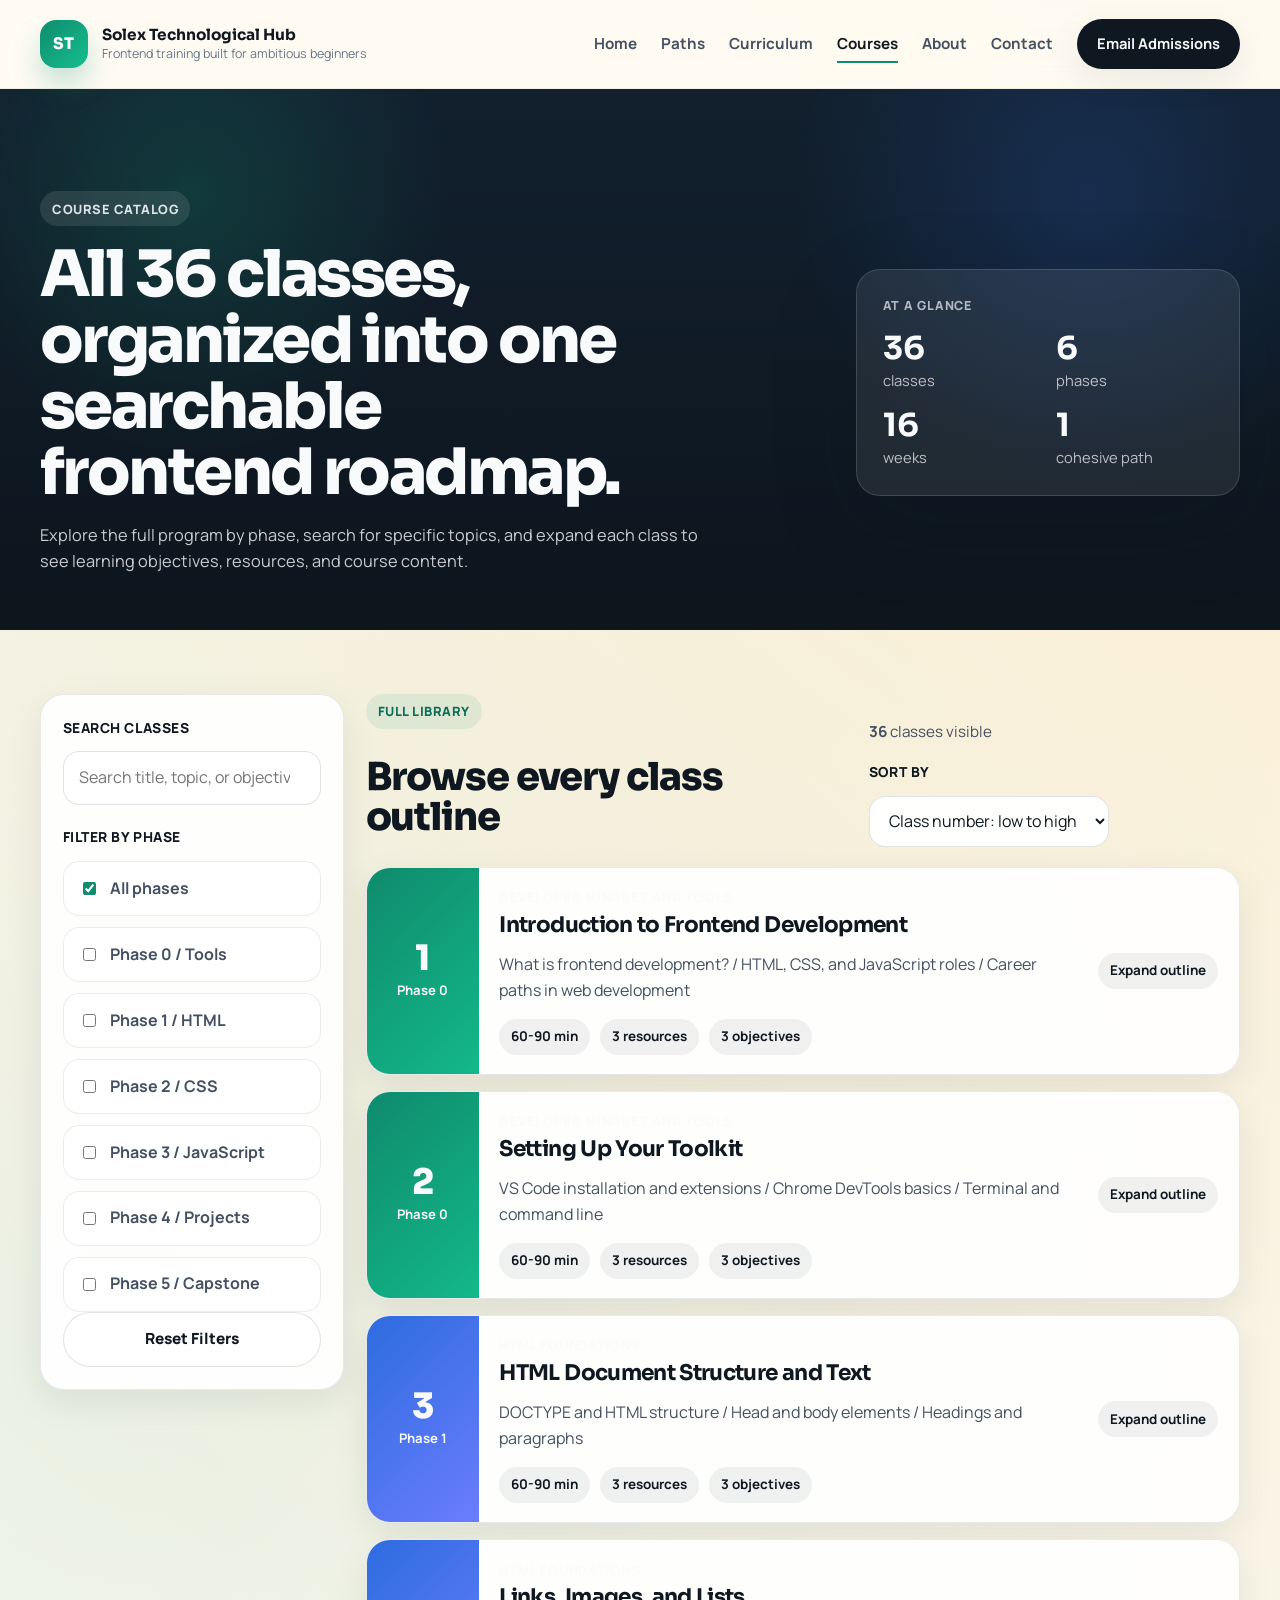
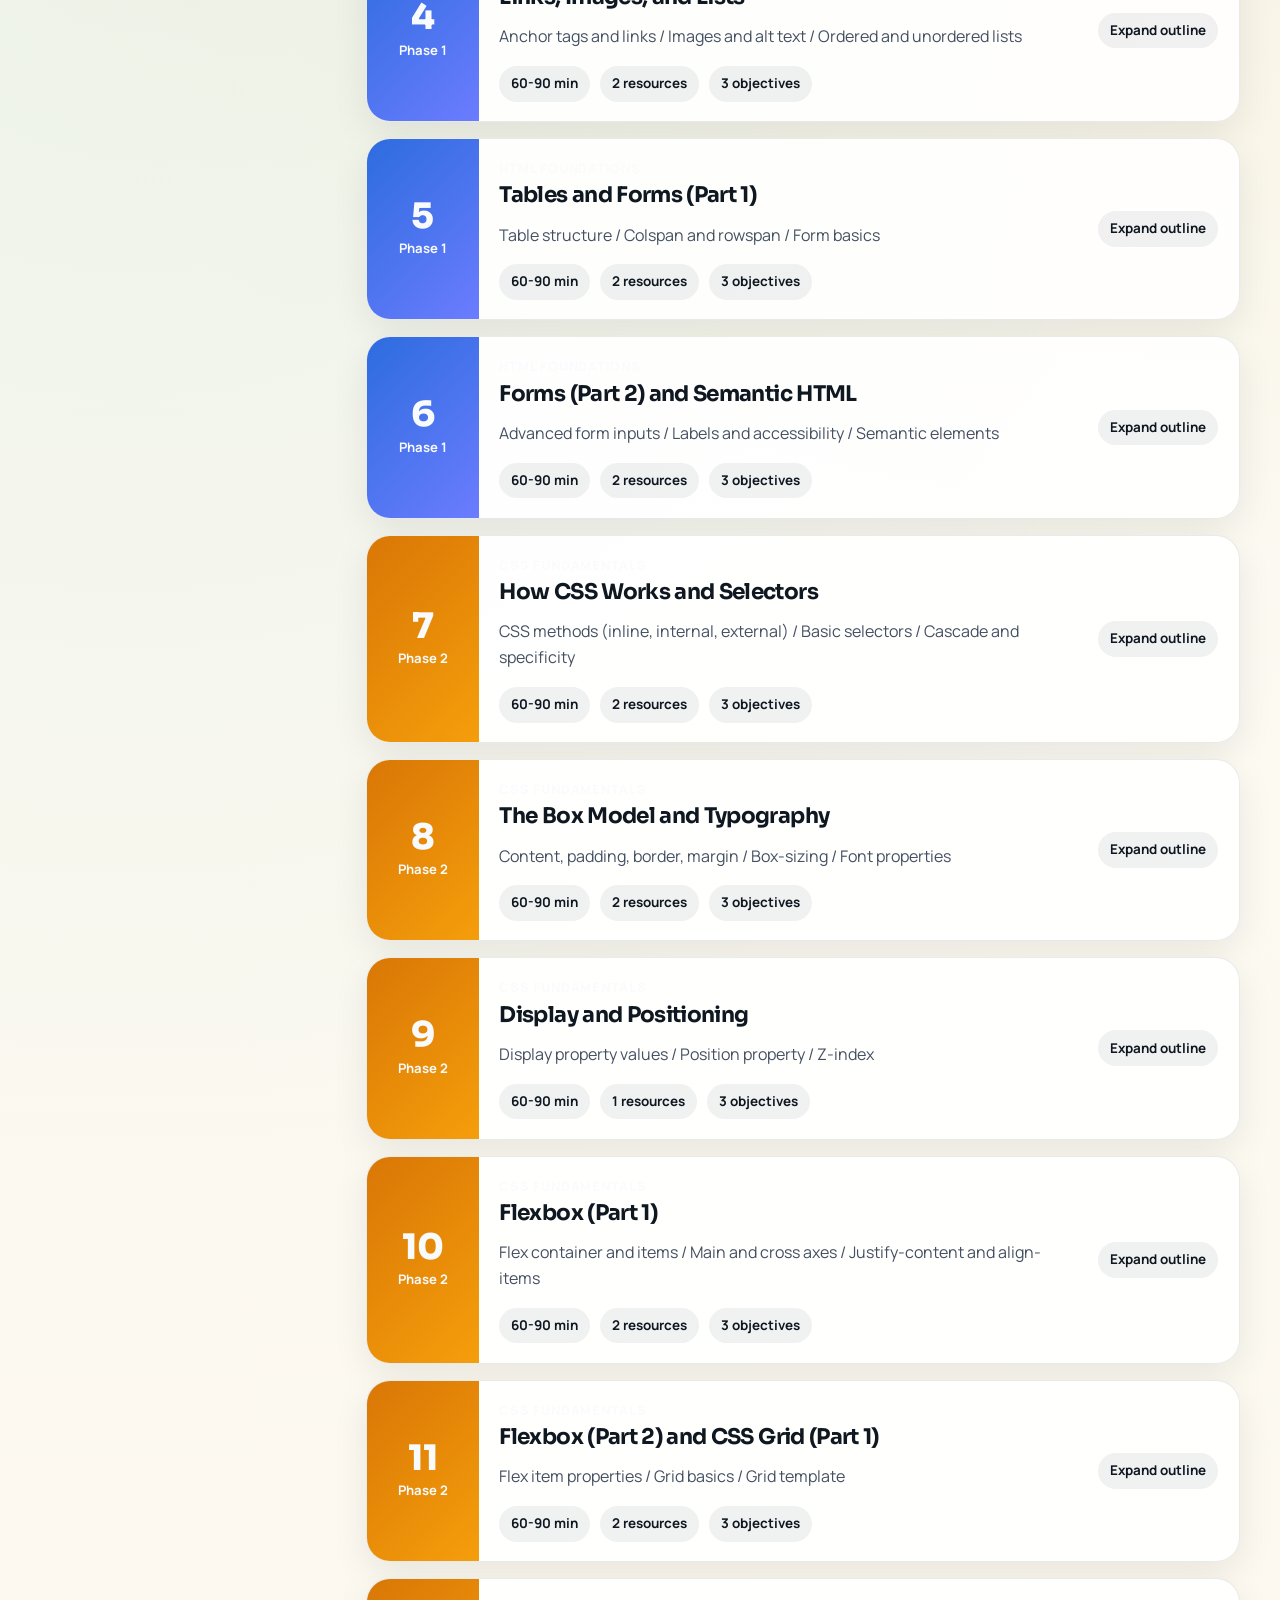
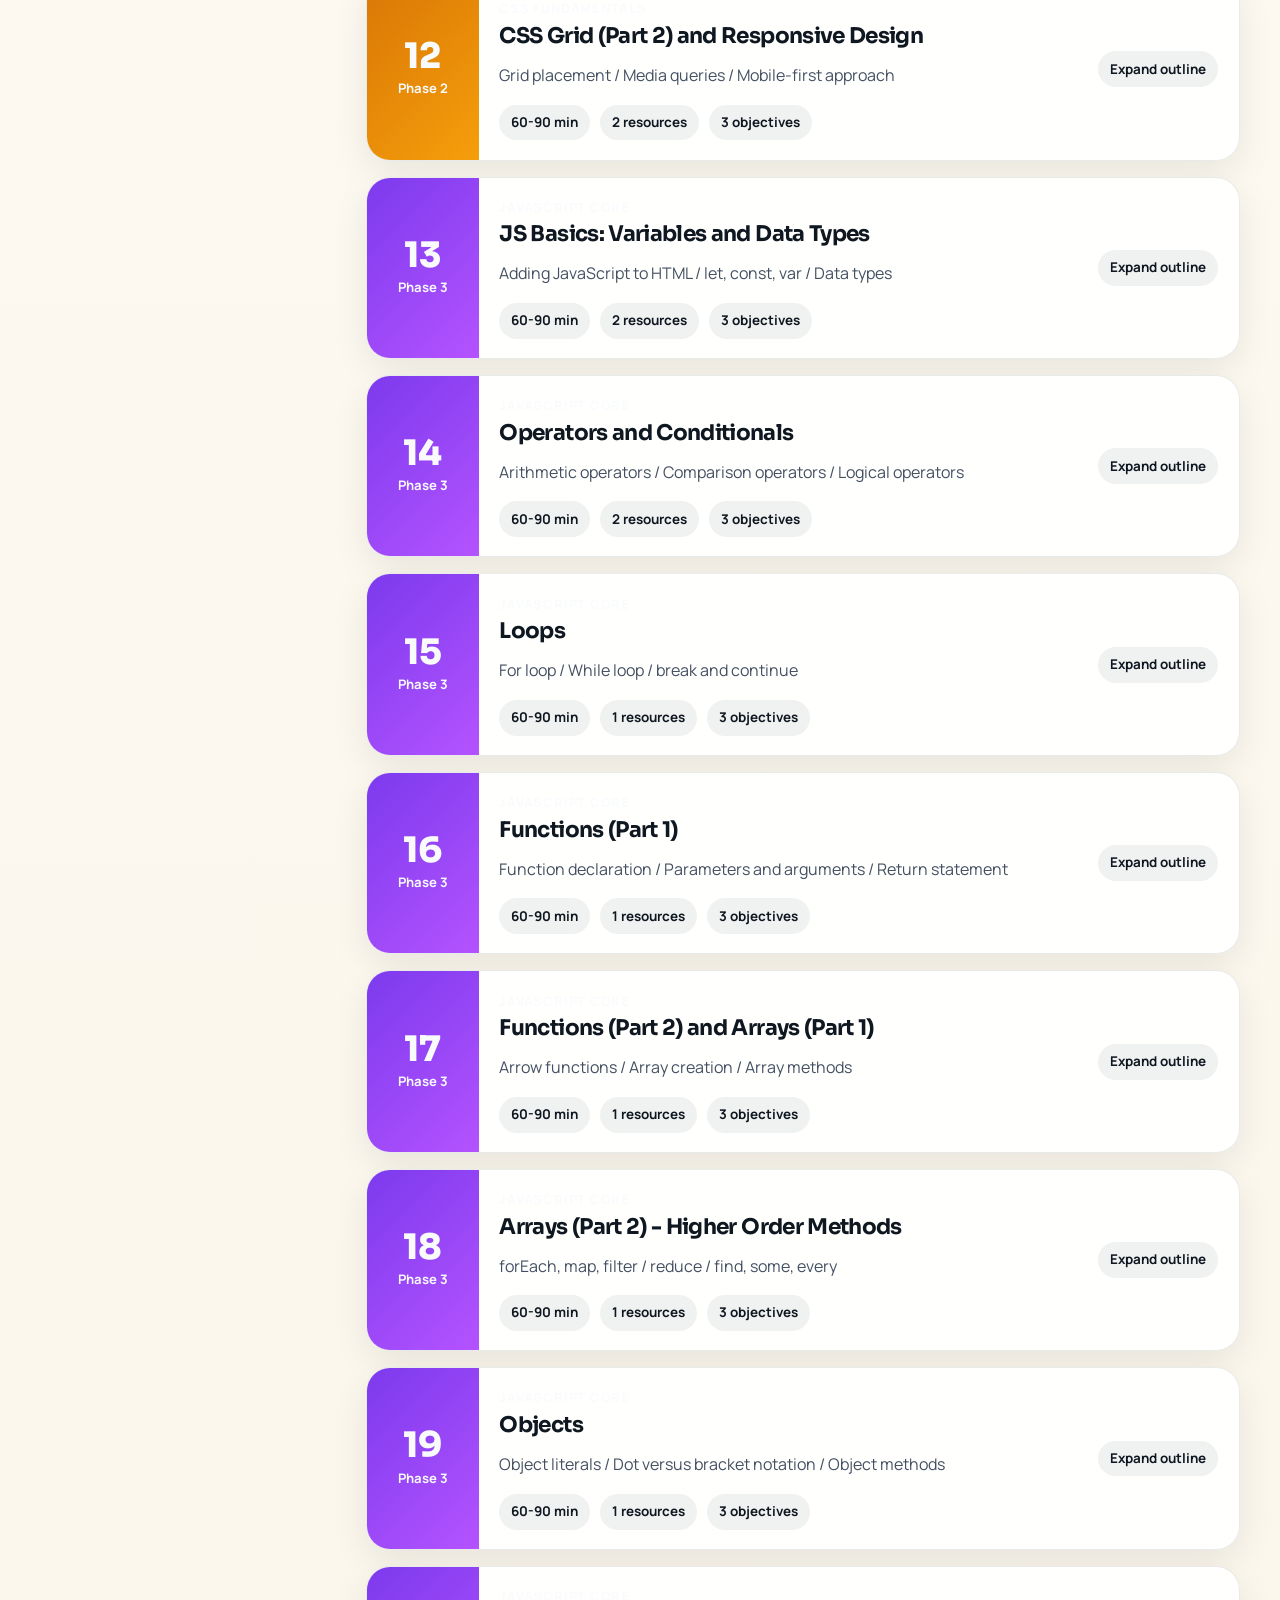
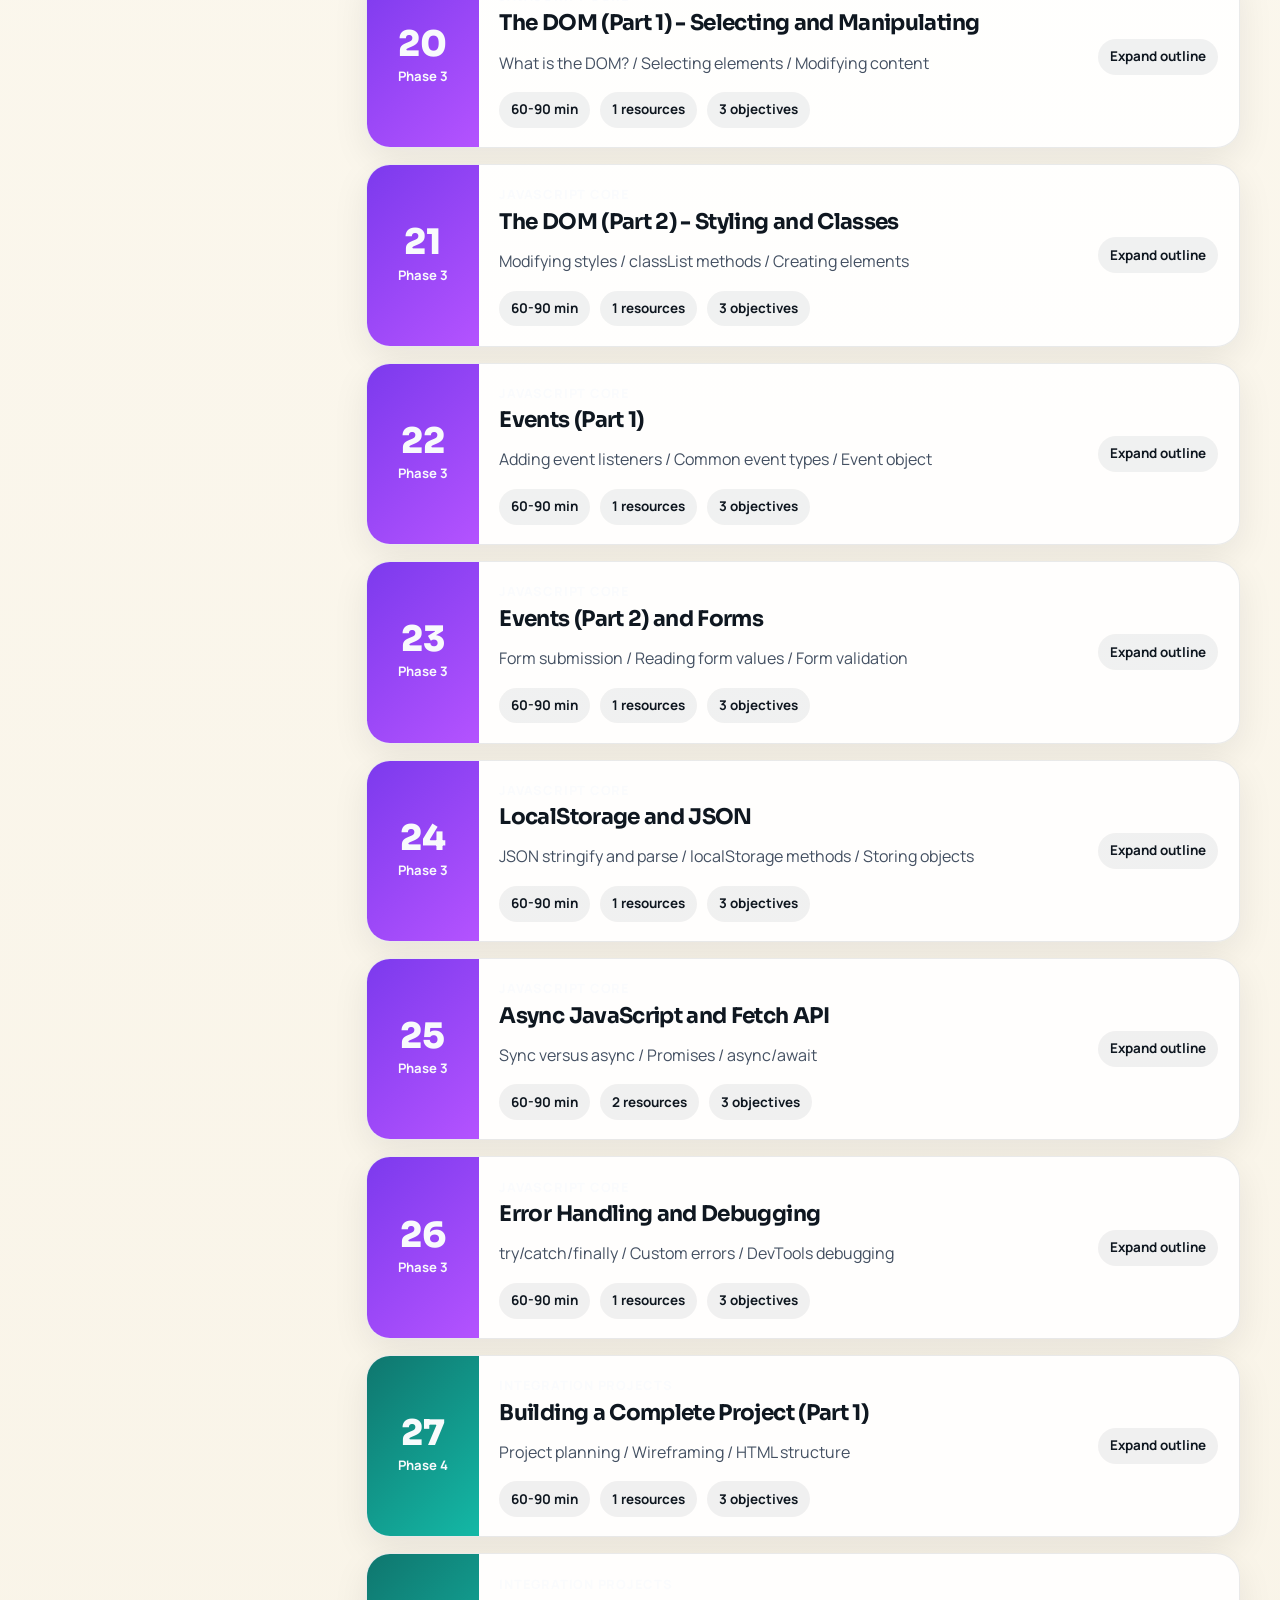
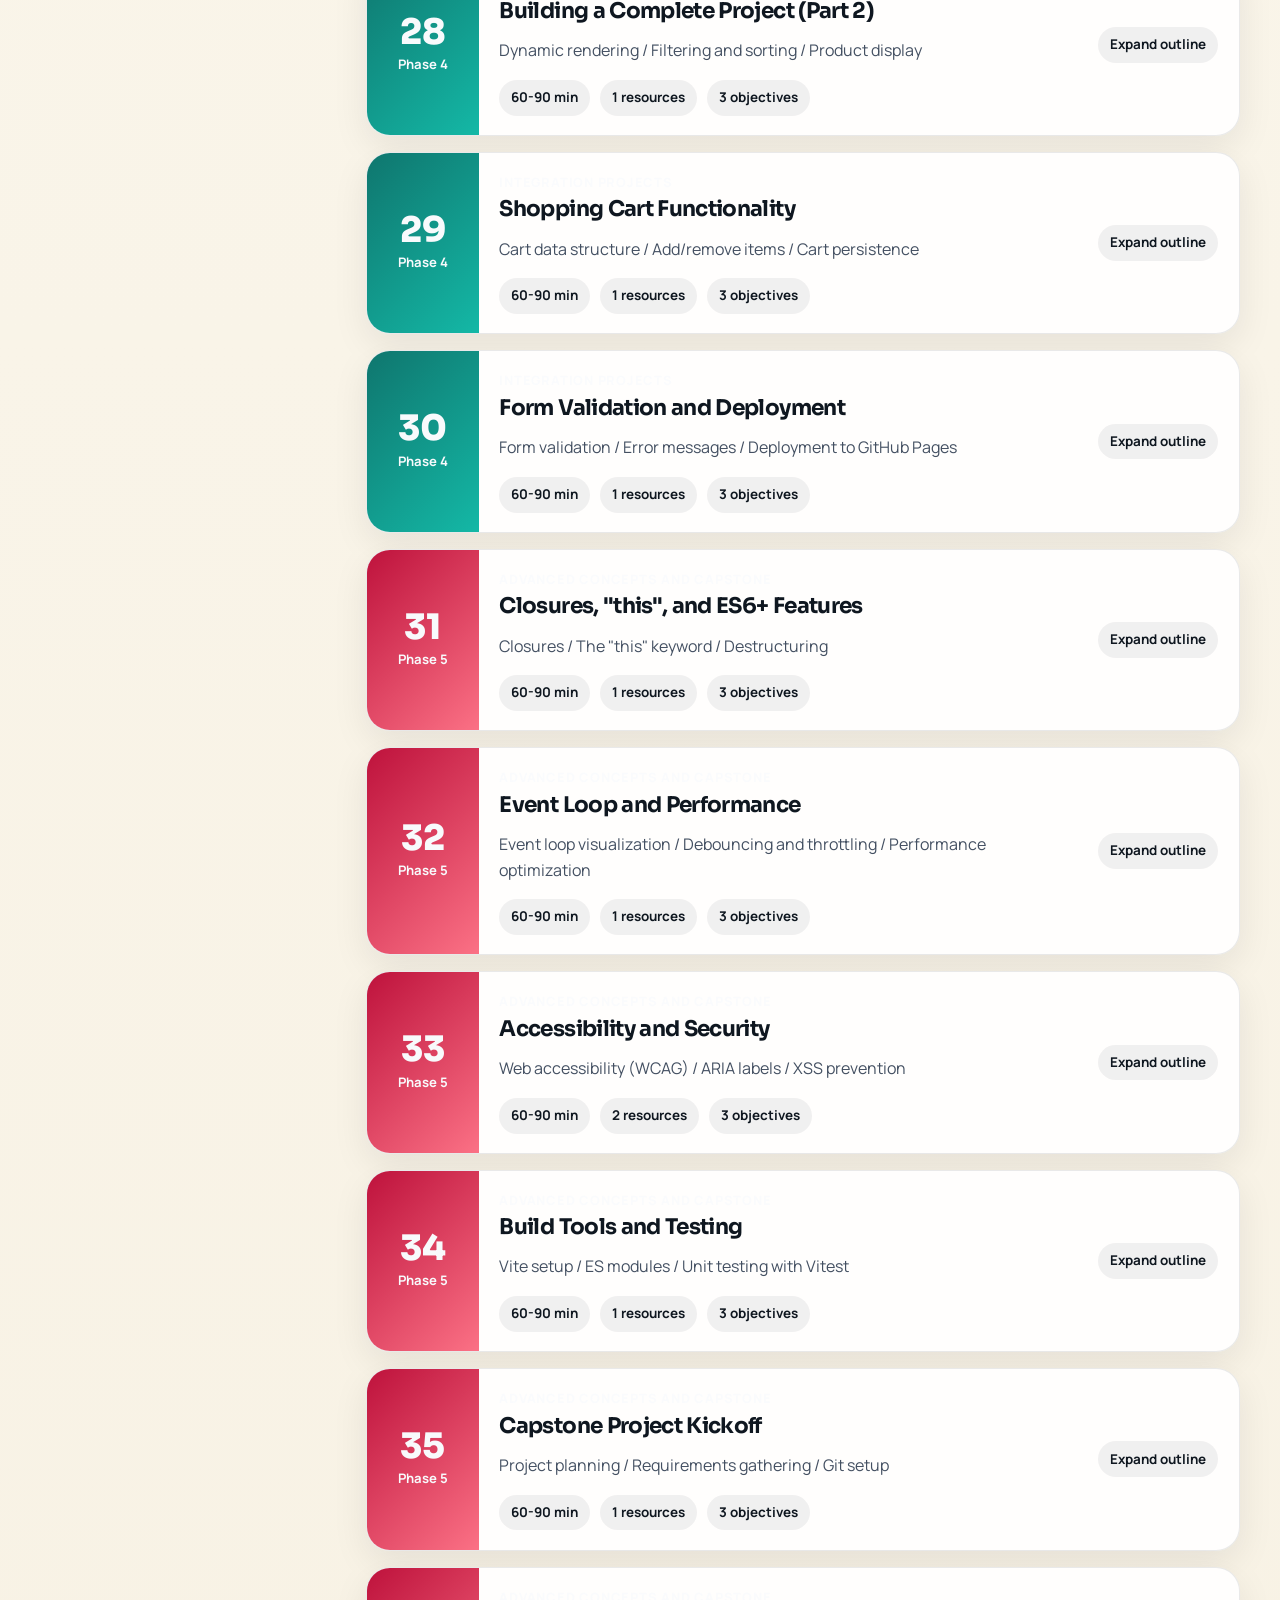
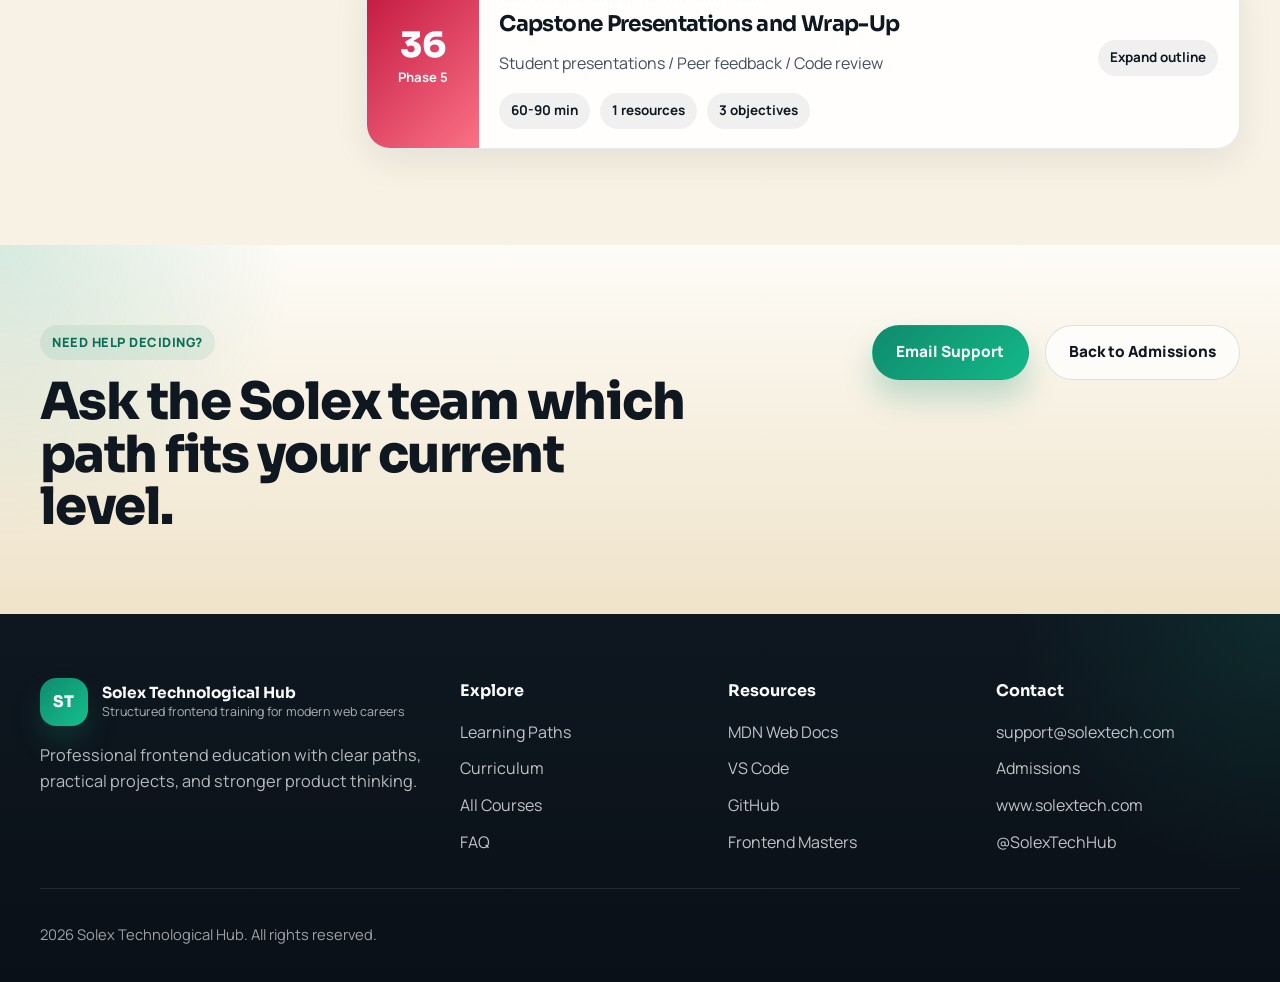
==== courses.html @ e01ba424 "Build professional Solex Tech Hub website" ====
<!doctype html>
<html lang="en">
  <head>
    <meta charset="UTF-8" />
    <meta name="viewport" content="width=device-width, initial-scale=1.0" />
    <meta
      name="description"
      content="Browse all 36 Solex Technological Hub frontend development classes with filters, search, and expandable outlines." />
    <title>Course Catalog | Solex Technological Hub</title>
    <link rel="preconnect" href="https://fonts.googleapis.com" />
    <link rel="preconnect" href="https://fonts.gstatic.com" crossorigin />
    <link
      href="https://fonts.googleapis.com/css2?family=Manrope:wght@400;500;600;700;800&family=Sora:wght@400;500;600;700;800&display=swap"
      rel="stylesheet" />
    <link rel="stylesheet" href="styles.css" />
  </head>
  <body class="courses-page">
    <a class="skip-link" href="#main-content">Skip to content</a>

    <header class="site-header">
      <nav class="navbar" aria-label="Primary navigation">
        <div class="container nav-inner">
          <a class="brand" href="index.html#hero">
            <span class="brand-mark">ST</span>
            <span class="brand-copy">
              <span class="brand-name">Solex Technological Hub</span>
              <span class="brand-tagline"
                >Frontend training built for ambitious beginners</span
              >
            </span>
          </a>

          <button
            class="nav-toggle"
            type="button"
            aria-expanded="false"
            aria-controls="navPanel"
            aria-label="Toggle navigation">
            <span></span>
            <span></span>
            <span></span>
          </button>

          <div class="nav-panel" id="navPanel">
            <ul class="nav-links">
              <li><a href="index.html#hero" class="nav-link">Home</a></li>
              <li><a href="index.html#paths" class="nav-link">Paths</a></li>
              <li><a href="index.html#curriculum" class="nav-link">Curriculum</a></li>
              <li><a href="courses.html" class="nav-link active">Courses</a></li>
              <li><a href="index.html#about" class="nav-link">About</a></li>
              <li><a href="index.html#contact" class="nav-link">Contact</a></li>
            </ul>
            <a href="mailto:support@solextech.com" class="nav-cta">Email Admissions</a>
          </div>
        </div>
      </nav>
    </header>

    <main id="main-content">
      <section class="courses-hero">
        <div class="container courses-hero-grid">
          <div class="courses-hero-copy" data-reveal>
            <p class="eyebrow eyebrow-dark">Course Catalog</p>
            <h1>All 36 classes, organized into one searchable frontend roadmap.</h1>
            <p class="courses-hero-text">
              Explore the full program by phase, search for specific topics, and
              expand each class to see learning objectives, resources, and course
              content.
            </p>
          </div>

          <div class="courses-hero-panel" data-reveal>
            <article class="hero-note-card">
              <p class="hero-note-label">At a glance</p>
              <div class="hero-note-grid">
                <div>
                  <strong>36</strong>
                  <span>classes</span>
                </div>
                <div>
                  <strong>6</strong>
                  <span>phases</span>
                </div>
                <div>
                  <strong>16</strong>
                  <span>weeks</span>
                </div>
                <div>
                  <strong>1</strong>
                  <span>cohesive path</span>
                </div>
              </div>
            </article>
          </div>
        </div>
      </section>

      <section class="section section-light courses-catalog">
        <div class="container courses-layout">
          <aside class="filters-sidebar" data-reveal>
            <div class="sidebar-block">
              <label class="field-label" for="searchInput">Search classes</label>
              <input
                id="searchInput"
                class="catalog-input"
                type="search"
                placeholder="Search title, topic, or objective" />
            </div>

            <div class="sidebar-block">
              <p class="field-label">Filter by phase</p>

              <label class="filter-chip">
                <input
                  type="checkbox"
                  class="phase-filter"
                  data-phase="all"
                  checked />
                <span>All phases</span>
              </label>

              <label class="filter-chip">
                <input type="checkbox" class="phase-filter" data-phase="0" />
                <span>Phase 0 / Tools</span>
              </label>

              <label class="filter-chip">
                <input type="checkbox" class="phase-filter" data-phase="1" />
                <span>Phase 1 / HTML</span>
              </label>

              <label class="filter-chip">
                <input type="checkbox" class="phase-filter" data-phase="2" />
                <span>Phase 2 / CSS</span>
              </label>

              <label class="filter-chip">
                <input type="checkbox" class="phase-filter" data-phase="3" />
                <span>Phase 3 / JavaScript</span>
              </label>

              <label class="filter-chip">
                <input type="checkbox" class="phase-filter" data-phase="4" />
                <span>Phase 4 / Projects</span>
              </label>

              <label class="filter-chip">
                <input type="checkbox" class="phase-filter" data-phase="5" />
                <span>Phase 5 / Capstone</span>
              </label>
            </div>

            <button id="resetFilters" class="btn btn-secondary btn-full" type="button">
              Reset Filters
            </button>
          </aside>

          <div class="courses-main">
            <div class="courses-toolbar" data-reveal>
              <div>
                <p class="eyebrow">Full Library</p>
                <h2 class="catalog-title">Browse every class outline</h2>
              </div>

              <div class="toolbar-actions">
                <p class="results-count">
                  <strong id="resultsCount">36</strong> classes visible
                </p>

                <label class="sort-field" for="sortSelect">
                  <span class="field-label">Sort by</span>
                  <select id="sortSelect" class="sort-select">
                    <option value="class-asc">Class number: low to high</option>
                    <option value="class-desc">Class number: high to low</option>
                    <option value="title">Title: A to Z</option>
                    <option value="phase">Phase</option>
                  </select>
                </label>
              </div>
            </div>

            <div id="coursesList" class="courses-list"></div>
          </div>
        </div>
      </section>

      <section class="catalog-cta">
        <div class="container catalog-cta-grid">
          <div data-reveal>
            <p class="eyebrow">Need Help Deciding?</p>
            <h2 class="section-title section-title-left">
              Ask the Solex team which path fits your current level.
            </h2>
          </div>

          <div class="catalog-cta-actions" data-reveal>
            <a href="mailto:support@solextech.com" class="btn btn-primary"
              >Email Support</a
            >
            <a href="index.html#contact" class="btn btn-secondary"
              >Back to Admissions</a
            >
          </div>
        </div>
      </section>
    </main>

    <footer class="footer">
      <div class="container footer-grid">
        <div class="footer-brand">
          <div class="brand brand-footer">
            <span class="brand-mark">ST</span>
            <span class="brand-copy">
              <span class="brand-name">Solex Technological Hub</span>
              <span class="brand-tagline"
                >Structured frontend training for modern web careers</span
              >
            </span>
          </div>
          <p class="footer-copy">
            Professional frontend education with clear paths, practical projects,
            and stronger product thinking.
          </p>
        </div>

        <div class="footer-column">
          <h2>Explore</h2>
          <ul class="footer-links">
            <li><a href="index.html#paths">Learning Paths</a></li>
            <li><a href="index.html#curriculum">Curriculum</a></li>
            <li><a href="courses.html">All Courses</a></li>
            <li><a href="index.html#faq">FAQ</a></li>
          </ul>
        </div>

        <div class="footer-column">
          <h2>Resources</h2>
          <ul class="footer-links">
            <li>
              <a href="https://developer.mozilla.org/" target="_blank" rel="noreferrer"
                >MDN Web Docs</a
              >
            </li>
            <li>
              <a href="https://code.visualstudio.com/" target="_blank" rel="noreferrer"
                >VS Code</a
              >
            </li>
            <li>
              <a href="https://github.com/" target="_blank" rel="noreferrer"
                >GitHub</a
              >
            </li>
            <li>
              <a href="https://frontendmasters.com/" target="_blank" rel="noreferrer"
                >Frontend Masters</a
              >
            </li>
          </ul>
        </div>

        <div class="footer-column">
          <h2>Contact</h2>
          <ul class="footer-links">
            <li><a href="mailto:support@solextech.com">support@solextech.com</a></li>
            <li><a href="index.html#contact">Admissions</a></li>
            <li><span>www.solextech.com</span></li>
            <li><span>@SolexTechHub</span></li>
          </ul>
        </div>
      </div>

      <div class="container footer-bottom">
        <p>
          <span id="currentYear">2026</span> Solex Technological Hub. All rights
          reserved.
        </p>
      </div>
    </footer>

    <script src="courses-data.js"></script>
    <script src="script.js"></script>
  </body>
</html>
---- styles.css ----
:root {
  --bg-page: #f7f1e3;
  --bg-soft: #fffdf7;
  --bg-cream: #f2e8d3;
  --bg-card: #ffffff;
  --bg-dark: #101b26;
  --bg-dark-soft: #162535;
  --text-strong: #0f1720;
  --text-body: #445062;
  --text-muted: #66768b;
  --text-inverse: #f8fafc;
  --line: rgba(15, 23, 32, 0.09);
  --line-strong: rgba(248, 250, 252, 0.14);
  --primary-color: #0f8b6d;
  --primary-dark: #0a6d55;
  --secondary-color: #2d6cdf;
  --accent-color: #f59e0b;
  --shadow-sm: 0 12px 36px rgba(15, 23, 32, 0.08);
  --shadow-md: 0 20px 60px rgba(15, 23, 32, 0.1);
  --shadow-lg: 0 28px 90px rgba(15, 23, 32, 0.16);
  --radius-sm: 16px;
  --radius-md: 24px;
  --radius-lg: 32px;
  --transition: 220ms ease;
  --container: 1200px;
}

*,
*::before,
*::after {
  box-sizing: border-box;
}

html {
  scroll-behavior: smooth;
}

body {
  margin: 0;
  font-family: "Manrope", sans-serif;
  color: var(--text-strong);
  background:
    radial-gradient(circle at top right, rgba(245, 158, 11, 0.16), transparent 24%),
    radial-gradient(circle at 10% 15%, rgba(15, 139, 109, 0.08), transparent 20%),
    linear-gradient(180deg, #fffdf7 0%, var(--bg-page) 100%);
  line-height: 1.6;
}

img {
  display: block;
  max-width: 100%;
}

a {
  color: inherit;
  text-decoration: none;
}

button,
input,
select,
textarea {
  font: inherit;
}

button {
  cursor: pointer;
}

a:focus-visible,
button:focus-visible,
input:focus-visible,
select:focus-visible {
  outline: 3px solid rgba(15, 139, 109, 0.28);
  outline-offset: 3px;
}

main,
section,
header,
footer,
nav,
article,
aside {
  display: block;
}

.container {
  width: min(var(--container), calc(100% - 2rem));
  margin: 0 auto;
}

.skip-link {
  position: absolute;
  left: 1rem;
  top: -4rem;
  z-index: 2000;
  background: var(--primary-color);
  color: var(--text-inverse);
  padding: 0.75rem 1rem;
  border-radius: 999px;
  transition: top var(--transition);
}

.skip-link:focus {
  top: 1rem;
}

.site-header {
  position: sticky;
  top: 0;
  z-index: 1000;
}

.navbar {
  backdrop-filter: blur(16px);
  background: rgba(255, 253, 247, 0.82);
  border-bottom: 1px solid rgba(15, 23, 32, 0.06);
}

.nav-inner {
  display: flex;
  align-items: center;
  justify-content: space-between;
  gap: 1.5rem;
  min-height: 5.5rem;
}

.brand {
  display: inline-flex;
  align-items: center;
  gap: 0.875rem;
  min-width: 0;
}

.brand-mark {
  display: grid;
  place-items: center;
  width: 3rem;
  height: 3rem;
  border-radius: 1rem;
  background: linear-gradient(135deg, var(--primary-color), #15bf8f);
  color: var(--text-inverse);
  font-family: "Sora", sans-serif;
  font-size: 1rem;
  font-weight: 800;
  letter-spacing: 0.04em;
  box-shadow: 0 16px 28px rgba(15, 139, 109, 0.24);
}

.brand-copy {
  display: flex;
  flex-direction: column;
  gap: 0.125rem;
  min-width: 0;
}

.brand-name,
.brand-tagline {
  display: block;
}

.brand-name {
  font-family: "Sora", sans-serif;
  font-size: 0.96rem;
  font-weight: 700;
  color: var(--text-strong);
  line-height: 1.2;
}

.brand-tagline {
  font-size: 0.78rem;
  color: var(--text-muted);
  line-height: 1.3;
}

.nav-toggle {
  display: none;
  width: 3rem;
  height: 3rem;
  padding: 0.8rem 0.7rem;
  border: 1px solid var(--line);
  border-radius: 999px;
  background: rgba(255, 255, 255, 0.8);
  color: var(--text-strong);
}

.nav-toggle span {
  display: block;
  width: 100%;
  height: 2px;
  margin: 0.22rem 0;
  background: currentColor;
  transition: transform var(--transition), opacity var(--transition);
}

.nav-toggle[aria-expanded="true"] span:nth-child(1) {
  transform: translateY(6px) rotate(45deg);
}

.nav-toggle[aria-expanded="true"] span:nth-child(2) {
  opacity: 0;
}

.nav-toggle[aria-expanded="true"] span:nth-child(3) {
  transform: translateY(-6px) rotate(-45deg);
}

.nav-panel {
  display: flex;
  align-items: center;
  gap: 1.5rem;
}

.nav-links {
  display: flex;
  align-items: center;
  gap: 1.5rem;
  list-style: none;
  padding: 0;
  margin: 0;
}

.nav-link {
  position: relative;
  color: var(--text-body);
  font-size: 0.95rem;
  font-weight: 700;
  transition: color var(--transition);
}

.nav-link::after {
  content: "";
  position: absolute;
  left: 0;
  bottom: -0.55rem;
  width: 100%;
  height: 2px;
  transform: scaleX(0);
  transform-origin: center;
  background: var(--primary-color);
  transition: transform var(--transition);
}

.nav-link:hover,
.nav-link:focus-visible,
.nav-link.active {
  color: var(--text-strong);
}

.nav-link:hover::after,
.nav-link:focus-visible::after,
.nav-link.active::after {
  transform: scaleX(1);
}

.nav-cta {
  display: inline-flex;
  align-items: center;
  justify-content: center;
  min-height: 2.9rem;
  padding: 0.85rem 1.25rem;
  border-radius: 999px;
  background: var(--text-strong);
  color: var(--text-inverse);
  font-size: 0.92rem;
  font-weight: 700;
  box-shadow: var(--shadow-sm);
  transition:
    transform var(--transition),
    background var(--transition),
    box-shadow var(--transition);
}

.nav-cta:hover,
.nav-cta:focus-visible {
  transform: translateY(-2px);
  background: #182636;
  box-shadow: var(--shadow-md);
}

.btn {
  display: inline-flex;
  align-items: center;
  justify-content: center;
  gap: 0.5rem;
  min-height: 3.3rem;
  padding: 0.9rem 1.45rem;
  border: 1px solid transparent;
  border-radius: 999px;
  font-size: 0.96rem;
  font-weight: 800;
  transition:
    transform var(--transition),
    box-shadow var(--transition),
    background var(--transition),
    color var(--transition),
    border-color var(--transition);
}

.btn:hover,
.btn:focus-visible {
  transform: translateY(-2px);
}

.btn-primary {
  background: linear-gradient(135deg, var(--primary-color), #13b889);
  color: var(--text-inverse);
  box-shadow: 0 18px 30px rgba(15, 139, 109, 0.25);
}

.btn-primary:hover,
.btn-primary:focus-visible {
  box-shadow: 0 24px 40px rgba(15, 139, 109, 0.3);
}

.btn-secondary {
  background: rgba(255, 255, 255, 0.72);
  color: var(--text-strong);
  border-color: rgba(15, 23, 32, 0.12);
  box-shadow: inset 0 0 0 1px rgba(255, 255, 255, 0.6);
}

.btn-secondary:hover,
.btn-secondary:focus-visible {
  background: rgba(255, 255, 255, 0.96);
}

.btn-full {
  width: 100%;
}

.section {
  padding: 6rem 0;
}

.section-light {
  background: transparent;
}

.section-cream {
  background: linear-gradient(180deg, rgba(242, 232, 211, 0.55), rgba(255, 253, 247, 0));
}

.section-dark {
  position: relative;
  background:
    radial-gradient(circle at 20% 10%, rgba(45, 108, 223, 0.18), transparent 24%),
    radial-gradient(circle at 85% 20%, rgba(15, 139, 109, 0.18), transparent 24%),
    linear-gradient(180deg, var(--bg-dark), #0d151d);
  color: var(--text-inverse);
  overflow: hidden;
}

.section-heading {
  max-width: 46rem;
  margin-bottom: 3rem;
}

.section-heading-dark {
  color: var(--text-inverse);
}

.eyebrow {
  display: inline-flex;
  align-items: center;
  gap: 0.45rem;
  margin: 0 0 1rem;
  padding: 0.45rem 0.75rem;
  border-radius: 999px;
  background: rgba(15, 139, 109, 0.09);
  color: var(--primary-dark);
  font-size: 0.8rem;
  font-weight: 800;
  letter-spacing: 0.04em;
  text-transform: uppercase;
}

.eyebrow-dark {
  background: rgba(255, 255, 255, 0.1);
  color: rgba(248, 250, 252, 0.88);
}

.section-title,
.hero-title,
.catalog-title,
.courses-hero h1 {
  margin: 0;
  font-family: "Sora", sans-serif;
  font-weight: 800;
  letter-spacing: -0.04em;
  line-height: 1.03;
}

.section-title {
  font-size: clamp(2rem, 4vw, 3.35rem);
}

.section-title-dark {
  color: var(--text-inverse);
}

.section-title-left {
  text-align: left;
}

.section-subtitle,
.about-text,
.contact-text,
.courses-hero-text,
.hero-subtitle,
.footer-copy {
  color: var(--text-body);
  font-size: 1.02rem;
}

.hero {
  position: relative;
  overflow: hidden;
  padding: clamp(4.5rem, 8vw, 7rem) 0 4rem;
}

.hero::before {
  content: "";
  position: absolute;
  inset: 0;
  background:
    radial-gradient(circle at 75% 18%, rgba(245, 158, 11, 0.17), transparent 18%),
    radial-gradient(circle at 12% 16%, rgba(15, 139, 109, 0.12), transparent 22%);
  pointer-events: none;
}

.hero-grid {
  position: relative;
  z-index: 1;
  display: grid;
  grid-template-columns: minmax(0, 1.08fr) minmax(18rem, 0.92fr);
  gap: 2.25rem;
  align-items: center;
}

.hero-copy {
  display: flex;
  flex-direction: column;
  gap: 0;
}

.hero-title {
  max-width: 12ch;
  font-size: clamp(3rem, 7vw, 5.35rem);
}

.hero-subtitle {
  max-width: 42rem;
  margin: 1.4rem 0 0;
  font-size: 1.1rem;
}

.hero-actions {
  display: flex;
  flex-wrap: wrap;
  gap: 1rem;
  margin-top: 2rem;
}

.hero-proof {
  display: flex;
  flex-wrap: wrap;
  gap: 0.75rem;
  margin-top: 1.5rem;
}

.proof-chip {
  padding: 0.55rem 0.9rem;
  border: 1px solid rgba(15, 23, 32, 0.08);
  border-radius: 999px;
  background: rgba(255, 255, 255, 0.78);
  color: var(--text-strong);
  font-size: 0.9rem;
  font-weight: 700;
  box-shadow: 0 10px 25px rgba(15, 23, 32, 0.05);
}

.hero-stats {
  display: grid;
  grid-template-columns: repeat(2, minmax(0, 1fr));
  gap: 1rem;
  margin-top: 2.2rem;
}

.stat-card {
  padding: 1.3rem 1.4rem;
  border: 1px solid rgba(15, 23, 32, 0.08);
  border-radius: var(--radius-sm);
  background: rgba(255, 255, 255, 0.82);
  box-shadow: 0 16px 28px rgba(15, 23, 32, 0.06);
}

.stat-number {
  font-family: "Sora", sans-serif;
  font-size: clamp(1.8rem, 3vw, 2.55rem);
  font-weight: 800;
  letter-spacing: -0.05em;
  color: var(--text-strong);
}

.stat-label {
  margin: 0.45rem 0 0;
  color: var(--text-body);
  font-size: 0.93rem;
}

.hero-panel-wrap {
  position: relative;
}

.hero-panel {
  position: relative;
  overflow: hidden;
  padding: 2rem;
  border-radius: var(--radius-lg);
  background:
    linear-gradient(180deg, rgba(45, 108, 223, 0.08), transparent),
    linear-gradient(180deg, var(--bg-dark-soft), var(--bg-dark));
  color: var(--text-inverse);
  box-shadow: var(--shadow-lg);
}

.hero-panel::before {
  content: "";
  position: absolute;
  inset: auto -5rem -5rem auto;
  width: 14rem;
  height: 14rem;
  border-radius: 50%;
  background: rgba(19, 184, 137, 0.15);
  filter: blur(12px);
}

.panel-top,
.panel-grid,
.panel-footer {
  position: relative;
  z-index: 1;
}

.panel-label,
.mini-label,
.phase-step,
.contact-label,
.about-card-label,
.signal-kicker,
.path-meta,
.experience-number,
.hero-note-label {
  margin: 0;
  font-size: 0.78rem;
  font-weight: 800;
  letter-spacing: 0.06em;
  text-transform: uppercase;
}

.panel-label,
.mini-label,
.hero-note-label {
  color: rgba(248, 250, 252, 0.68);
}

.panel-title {
  margin: 0.8rem 0 0;
  font-family: "Sora", sans-serif;
  font-size: clamp(1.7rem, 3vw, 2.4rem);
  font-weight: 800;
  letter-spacing: -0.04em;
}

.panel-copy {
  margin: 0.95rem 0 0;
  color: rgba(248, 250, 252, 0.82);
}

.panel-grid {
  display: grid;
  gap: 1rem;
  margin-top: 1.7rem;
}

.panel-card {
  padding: 1.25rem;
  border: 1px solid var(--line-strong);
  border-radius: 1.3rem;
  background: rgba(255, 255, 255, 0.05);
}

.panel-card-accent {
  background: linear-gradient(135deg, rgba(15, 139, 109, 0.22), rgba(45, 108, 223, 0.12));
}

.panel-list,
.path-points,
.phase-topics,
.about-points,
.course-topic-list,
.course-objectives,
.resource-list {
  margin: 0;
  padding: 0;
  list-style: none;
}

.panel-list {
  display: grid;
  gap: 0.7rem;
  margin-top: 1rem;
}

.panel-list li {
  position: relative;
  padding-left: 1rem;
  color: rgba(248, 250, 252, 0.84);
}

.panel-list li::before {
  content: "";
  position: absolute;
  left: 0;
  top: 0.6rem;
  width: 0.4rem;
  height: 0.4rem;
  border-radius: 50%;
  background: var(--accent-color);
}

.panel-footer {
  display: grid;
  grid-template-columns: repeat(2, minmax(0, 1fr));
  gap: 1rem;
  margin-top: 1.5rem;
}

.panel-footer-item {
  padding-top: 1rem;
  border-top: 1px solid var(--line-strong);
}

.panel-footer-label {
  display: block;
  color: rgba(248, 250, 252, 0.62);
  font-size: 0.82rem;
  margin-bottom: 0.35rem;
}

.signal-band {
  padding: 0 0 1rem;
}

.signal-grid {
  display: grid;
  grid-template-columns: repeat(4, minmax(0, 1fr));
  gap: 1rem;
}

.signal-card,
.path-card,
.phase-card,
.about-card,
.contact-card,
.filters-sidebar,
.course-list-item,
.experience-card {
  border: 1px solid var(--line);
  background: rgba(255, 255, 255, 0.9);
  box-shadow: var(--shadow-sm);
}

.signal-card {
  padding: 1.5rem;
  border-radius: 1.4rem;
}

.signal-kicker {
  color: var(--primary-dark);
}

.signal-card h2 {
  margin: 0.7rem 0 0.65rem;
  font-family: "Sora", sans-serif;
  font-size: 1.2rem;
  line-height: 1.25;
}

.signal-card p:last-child,
.path-card p,
.experience-card p:last-child {
  margin: 0;
  color: var(--text-body);
}

.paths-grid {
  display: grid;
  grid-template-columns: repeat(3, minmax(0, 1fr));
  gap: 1.2rem;
}

.path-card {
  padding: 1.75rem;
  border-radius: var(--radius-md);
}

.path-meta {
  color: var(--primary-dark);
}

.path-card h3,
.experience-card h3,
.phase-header h3,
.about-card h2,
.course-card-title,
.course-item-title,
.catalog-title,
.section-title,
.contact-card .contact-link,
.contact-card .contact-value {
  letter-spacing: -0.03em;
}

.path-card h3,
.experience-card h3,
.course-item-title,
.course-card-title,
.catalog-title {
  margin: 0.85rem 0 0.6rem;
  font-family: "Sora", sans-serif;
  font-size: 1.45rem;
}

.path-points {
  display: grid;
  gap: 0.75rem;
  margin-top: 1.2rem;
}

.path-points li,
.phase-topics li,
.about-points li,
.course-topic-list li,
.course-objectives li,
.resource-list li {
  position: relative;
  padding-left: 1.2rem;
  color: var(--text-body);
}

.path-points li::before,
.phase-topics li::before,
.about-points li::before,
.course-topic-list li::before,
.course-objectives li::before,
.resource-list li::before {
  content: "";
  position: absolute;
  left: 0;
  top: 0.63rem;
  width: 0.45rem;
  height: 0.45rem;
  border-radius: 50%;
  background: var(--primary-color);
}

.phases-grid {
  display: grid;
  grid-template-columns: repeat(3, minmax(0, 1fr));
  gap: 1.25rem;
}

.phase-card {
  overflow: hidden;
  border-radius: var(--radius-md);
}

.phase-header {
  padding: 1.65rem;
  color: var(--text-inverse);
  background: var(--phase-gradient);
}

.phase-step {
  color: rgba(255, 255, 255, 0.72);
}

.phase-header h3 {
  margin: 0.7rem 0 0.4rem;
  font-family: "Sora", sans-serif;
  font-size: 1.55rem;
  line-height: 1.15;
}

.phase-duration {
  margin: 0;
  color: rgba(255, 255, 255, 0.82);
}

.phase-body {
  padding: 1.5rem 1.6rem 1.7rem;
}

.phase-topics {
  display: grid;
  gap: 0.8rem;
}

.phase-badge {
  display: inline-flex;
  align-items: center;
  margin-top: 1.2rem;
  padding: 0.45rem 0.7rem;
  border-radius: 999px;
  background: rgba(15, 139, 109, 0.09);
  color: var(--primary-dark);
  font-size: 0.84rem;
  font-weight: 800;
}

.courses-grid {
  display: grid;
  grid-template-columns: repeat(3, minmax(0, 1fr));
  gap: 1.25rem;
}

.course-card {
  overflow: hidden;
  border: 1px solid var(--line);
  border-radius: var(--radius-md);
  background: rgba(255, 255, 255, 0.92);
  box-shadow: var(--shadow-sm);
}

.course-card-header {
  padding: 1.4rem;
  color: var(--text-inverse);
}

.course-label-row {
  display: flex;
  align-items: center;
  justify-content: space-between;
  gap: 1rem;
}

.course-kicker {
  margin: 0;
  font-size: 0.8rem;
  font-weight: 800;
  letter-spacing: 0.06em;
  text-transform: uppercase;
  color: rgba(248, 250, 252, 0.76);
}

.course-number {
  margin: 0;
  font-family: "Sora", sans-serif;
  font-size: 2rem;
  font-weight: 800;
  letter-spacing: -0.05em;
}

.course-card-title {
  margin: 1rem 0 0;
  color: var(--text-inverse);
  font-size: 1.4rem;
  line-height: 1.18;
}

.course-card-body {
  padding: 1.4rem;
}

.course-card-summary,
.course-item-topics,
.results-count,
.footer-links,
.contact-value {
  color: var(--text-body);
}

.course-card-summary {
  margin: 0;
}

.course-card-meta {
  display: flex;
  flex-wrap: wrap;
  gap: 0.65rem;
  margin-top: 1rem;
}

.meta-pill,
.summary-pill {
  display: inline-flex;
  align-items: center;
  justify-content: center;
  min-height: 2rem;
  padding: 0.45rem 0.75rem;
  border-radius: 999px;
  background: rgba(15, 23, 32, 0.06);
  color: var(--text-strong);
  font-size: 0.84rem;
  font-weight: 700;
}

.section-action {
  margin-top: 2rem;
}

.experience-grid {
  display: grid;
  grid-template-columns: repeat(4, minmax(0, 1fr));
  gap: 1rem;
}

.experience-card {
  min-height: 100%;
  padding: 1.5rem;
  border-radius: var(--radius-md);
  color: var(--text-inverse);
  background: rgba(255, 255, 255, 0.06);
  border-color: rgba(255, 255, 255, 0.08);
  box-shadow: none;
}

.experience-number {
  color: rgba(248, 250, 252, 0.6);
}

.experience-card h3 {
  margin-top: 0.8rem;
  color: var(--text-inverse);
  font-size: 1.25rem;
}

.experience-card p:last-child {
  color: rgba(248, 250, 252, 0.75);
}

.about-grid,
.contact-grid,
.catalog-cta-grid {
  display: grid;
  grid-template-columns: minmax(0, 1.1fr) minmax(18rem, 0.9fr);
  gap: 1.4rem;
  align-items: start;
}

.about-copy,
.contact-copy {
  max-width: 42rem;
}

.about-text {
  margin: 1rem 0 0;
}

.about-stack,
.contact-panel {
  display: grid;
  gap: 1rem;
}

.about-card,
.contact-card {
  padding: 1.6rem;
  border-radius: var(--radius-md);
}

.about-card-label,
.contact-label {
  color: var(--primary-dark);
}

.about-card-highlight {
  background:
    linear-gradient(135deg, rgba(15, 139, 109, 0.08), rgba(45, 108, 223, 0.06)),
    rgba(255, 255, 255, 0.92);
}

.about-points,
.resource-list,
.course-objectives,
.course-topic-list {
  display: grid;
  gap: 0.8rem;
  margin-top: 1rem;
}

.faq-grid {
  display: grid;
  grid-template-columns: repeat(2, minmax(0, 1fr));
  gap: 1rem;
}

.faq-item {
  border: 1px solid var(--line);
  border-radius: var(--radius-sm);
  background: rgba(255, 255, 255, 0.9);
  box-shadow: var(--shadow-sm);
  overflow: hidden;
}

.faq-question {
  display: flex;
  align-items: center;
  justify-content: space-between;
  gap: 1rem;
  width: 100%;
  padding: 1.25rem 1.3rem;
  border: 0;
  background: transparent;
  color: var(--text-strong);
  text-align: left;
  font-weight: 800;
}

.faq-icon {
  display: inline-grid;
  place-items: center;
  width: 2rem;
  height: 2rem;
  border-radius: 999px;
  background: rgba(15, 23, 32, 0.06);
  color: var(--text-strong);
  font-size: 1.1rem;
  line-height: 1;
  transition: transform var(--transition);
}

.faq-answer {
  padding: 0 1.3rem 1.25rem;
}

.faq-answer p {
  margin: 0;
  color: var(--text-body);
}

.faq-item.is-open .faq-icon {
  transform: rotate(45deg);
}

.contact-section,
.catalog-cta {
  padding: 5rem 0;
  background:
    radial-gradient(circle at top left, rgba(15, 139, 109, 0.16), transparent 22%),
    linear-gradient(180deg, #fefcf7 0%, #efe3c9 100%);
}

.contact-link {
  display: inline-block;
  margin-top: 0.65rem;
  font-family: "Sora", sans-serif;
  font-size: 1.2rem;
  font-weight: 700;
  color: var(--text-strong);
}

.contact-value {
  margin: 0.65rem 0 0;
}

.footer {
  padding: 4rem 0 1.25rem;
  background:
    radial-gradient(circle at top right, rgba(19, 184, 137, 0.12), transparent 20%),
    linear-gradient(180deg, #0e1720, #0a1017);
  color: var(--text-inverse);
}

.footer-grid {
  display: grid;
  grid-template-columns: 1.3fr repeat(3, minmax(0, 0.8fr));
  gap: 1.5rem;
}

.brand-footer .brand-name,
.brand-footer .brand-tagline {
  color: var(--text-inverse);
}

.brand-footer .brand-tagline {
  color: rgba(248, 250, 252, 0.68);
}

.footer-copy {
  margin: 1rem 0 0;
  max-width: 26rem;
  color: rgba(248, 250, 252, 0.72);
}

.footer-column h2 {
  margin: 0 0 1rem;
  font-family: "Sora", sans-serif;
  font-size: 1rem;
}

.footer-links {
  display: grid;
  gap: 0.7rem;
  padding: 0;
  margin: 0;
  list-style: none;
  color: rgba(248, 250, 252, 0.76);
}

.footer-links a,
.footer-links span {
  color: inherit;
}

.footer-links a:hover,
.footer-links a:focus-visible {
  color: #ffffff;
}

.footer-bottom {
  margin-top: 2rem;
  padding-top: 1.25rem;
  border-top: 1px solid rgba(248, 250, 252, 0.1);
  color: rgba(248, 250, 252, 0.62);
  font-size: 0.92rem;
}

.courses-hero {
  position: relative;
  overflow: hidden;
  padding: clamp(4.5rem, 8vw, 6.5rem) 0 3.5rem;
  background:
    radial-gradient(circle at 15% 20%, rgba(19, 184, 137, 0.18), transparent 22%),
    radial-gradient(circle at 85% 20%, rgba(45, 108, 223, 0.2), transparent 25%),
    linear-gradient(180deg, #12202e, #0d151d);
  color: var(--text-inverse);
}

.courses-hero-grid {
  display: grid;
  grid-template-columns: minmax(0, 1.1fr) minmax(18rem, 0.75fr);
  gap: 1.5rem;
  align-items: center;
}

.courses-hero h1 {
  font-size: clamp(2.4rem, 5vw, 4.35rem);
  max-width: 12ch;
}

.courses-hero-text {
  margin: 1rem 0 0;
  max-width: 42rem;
  color: rgba(248, 250, 252, 0.8);
}

.courses-hero-panel {
  display: flex;
  justify-content: flex-end;
}

.hero-note-card {
  width: min(100%, 24rem);
  padding: 1.6rem;
  border: 1px solid var(--line-strong);
  border-radius: var(--radius-md);
  background: rgba(255, 255, 255, 0.08);
  box-shadow: var(--shadow-lg);
}

.hero-note-grid {
  display: grid;
  grid-template-columns: repeat(2, minmax(0, 1fr));
  gap: 1rem;
  margin-top: 1rem;
}

.hero-note-grid strong {
  display: block;
  font-family: "Sora", sans-serif;
  font-size: 2rem;
  line-height: 1;
}

.hero-note-grid span {
  display: block;
  margin-top: 0.35rem;
  color: rgba(248, 250, 252, 0.72);
  font-size: 0.92rem;
}

.courses-catalog {
  padding-top: 4rem;
}

.courses-layout {
  display: grid;
  grid-template-columns: minmax(16rem, 19rem) minmax(0, 1fr);
  gap: 1.35rem;
  align-items: start;
}

.filters-sidebar {
  position: sticky;
  top: 6.6rem;
  padding: 1.35rem;
  border-radius: var(--radius-md);
}

.sidebar-block + .sidebar-block {
  margin-top: 1.35rem;
}

.field-label {
  display: block;
  margin-bottom: 0.8rem;
  color: var(--text-strong);
  font-size: 0.86rem;
  font-weight: 800;
  letter-spacing: 0.04em;
  text-transform: uppercase;
}

.catalog-input,
.sort-select {
  width: 100%;
  min-height: 3rem;
  padding: 0.8rem 0.95rem;
  border: 1px solid rgba(15, 23, 32, 0.12);
  border-radius: 1rem;
  background: rgba(255, 255, 255, 0.96);
  color: var(--text-strong);
  transition:
    border-color var(--transition),
    box-shadow var(--transition);
}

.catalog-input:focus,
.sort-select:focus {
  outline: none;
  border-color: rgba(15, 139, 109, 0.42);
  box-shadow: 0 0 0 4px rgba(15, 139, 109, 0.12);
}

.filter-chip {
  display: flex;
  align-items: center;
  gap: 0.7rem;
  padding: 0.85rem 0.95rem;
  border: 1px solid rgba(15, 23, 32, 0.08);
  border-radius: 1rem;
  background: rgba(255, 255, 255, 0.8);
  color: var(--text-body);
  font-weight: 700;
}

.filter-chip + .filter-chip {
  margin-top: 0.7rem;
}

.filter-chip input {
  accent-color: var(--primary-color);
}

.courses-main {
  display: flex;
  flex-direction: column;
  gap: 1.25rem;
}

.courses-toolbar {
  display: flex;
  justify-content: space-between;
  gap: 1rem;
  align-items: end;
}

.catalog-title {
  font-size: clamp(1.8rem, 3vw, 2.6rem);
}

.toolbar-actions {
  display: flex;
  align-items: end;
  gap: 1rem;
  flex-wrap: wrap;
}

.results-count {
  margin: 0;
  font-size: 0.95rem;
}

.sort-field {
  min-width: 15rem;
}

.courses-list {
  display: grid;
  gap: 1rem;
}

.course-list-item {
  overflow: hidden;
  border-radius: var(--radius-md);
}

.course-list-item summary {
  display: flex;
  align-items: stretch;
  gap: 0;
  list-style: none;
  cursor: pointer;
}

.course-list-item summary::-webkit-details-marker {
  display: none;
}

.course-item-header {
  display: grid;
  align-content: center;
  justify-items: center;
  gap: 0.25rem;
  width: 7rem;
  min-width: 7rem;
  padding: 1.2rem 1rem;
  color: var(--text-inverse);
  text-align: center;
}

.course-number-large {
  font-family: "Sora", sans-serif;
  font-size: 2.2rem;
  font-weight: 800;
  line-height: 1;
}

.course-phase-badge {
  font-size: 0.82rem;
  font-weight: 700;
}

.course-item-body {
  display: flex;
  flex: 1;
  justify-content: space-between;
  gap: 1.25rem;
  padding: 1.2rem 1.3rem;
}

.course-item-info {
  flex: 1;
}

.course-item-title {
  margin-top: 0;
  font-size: 1.35rem;
}

.course-item-topics {
  margin: 0;
}

.course-item-meta {
  display: flex;
  flex-wrap: wrap;
  gap: 0.6rem;
  margin-top: 1rem;
}

.course-item-action {
  display: flex;
  align-items: center;
}

.course-item-expanded {
  padding: 0 1.3rem 1.35rem 8.3rem;
  border-top: 1px solid rgba(15, 23, 32, 0.06);
  background: rgba(248, 250, 252, 0.68);
}

.course-expanded-grid {
  display: grid;
  grid-template-columns: repeat(3, minmax(0, 1fr));
  gap: 1rem;
  padding-top: 1.2rem;
}

.expanded-card {
  padding: 1rem;
  border: 1px solid rgba(15, 23, 32, 0.08);
  border-radius: 1.1rem;
  background: rgba(255, 255, 255, 0.92);
}

.expanded-card h3 {
  margin: 0 0 0.8rem;
  font-family: "Sora", sans-serif;
  font-size: 1rem;
}

.empty-state {
  padding: 2.5rem 1.5rem;
  border: 1px dashed rgba(15, 23, 32, 0.16);
  border-radius: var(--radius-md);
  background: rgba(255, 255, 255, 0.72);
  text-align: center;
}

.empty-state h3 {
  margin: 0 0 0.5rem;
  font-family: "Sora", sans-serif;
  font-size: 1.45rem;
}

.empty-state p {
  margin: 0;
  color: var(--text-body);
}

.catalog-cta-actions {
  display: flex;
  justify-content: flex-end;
  gap: 1rem;
  flex-wrap: wrap;
}

[data-reveal] {
  opacity: 0;
  transform: translateY(18px);
  transition:
    opacity 600ms ease,
    transform 600ms ease;
}

[data-reveal].is-visible {
  opacity: 1;
  transform: translateY(0);
}

@media (prefers-reduced-motion: reduce) {
  html {
    scroll-behavior: auto;
  }

  *,
  *::before,
  *::after {
    animation-duration: 0.01ms !important;
    animation-iteration-count: 1 !important;
    transition-duration: 0.01ms !important;
    scroll-behavior: auto !important;
  }

  [data-reveal] {
    opacity: 1;
    transform: none;
  }
}

@media (max-width: 1100px) {
  .signal-grid,
  .experience-grid {
    grid-template-columns: repeat(2, minmax(0, 1fr));
  }

  .paths-grid,
  .phases-grid,
  .courses-grid {
    grid-template-columns: repeat(2, minmax(0, 1fr));
  }

  .footer-grid {
    grid-template-columns: repeat(2, minmax(0, 1fr));
  }

  .course-expanded-grid {
    grid-template-columns: repeat(2, minmax(0, 1fr));
  }
}

@media (max-width: 960px) {
  .nav-toggle {
    display: inline-flex;
    flex-direction: column;
    justify-content: center;
    align-items: stretch;
  }

  .nav-panel {
    position: absolute;
    top: calc(100% + 0.5rem);
    left: 1rem;
    right: 1rem;
    display: none;
    flex-direction: column;
    align-items: stretch;
    gap: 1rem;
    padding: 1rem;
    border: 1px solid rgba(15, 23, 32, 0.08);
    border-radius: 1.5rem;
    background: rgba(255, 253, 247, 0.96);
    box-shadow: var(--shadow-md);
  }

  .nav-panel.is-open {
    display: flex;
  }

  .nav-links {
    flex-direction: column;
    align-items: stretch;
    gap: 0.9rem;
  }

  .nav-link::after {
    bottom: -0.22rem;
  }

  .hero-grid,
  .about-grid,
  .contact-grid,
  .catalog-cta-grid,
  .courses-hero-grid,
  .courses-layout {
    grid-template-columns: 1fr;
  }

  .courses-hero-panel {
    justify-content: flex-start;
  }

  .filters-sidebar {
    position: static;
    top: auto;
  }

  .courses-toolbar {
    flex-direction: column;
    align-items: stretch;
  }

  .toolbar-actions {
    align-items: stretch;
  }

  .sort-field {
    min-width: 0;
  }
}

@media (max-width: 720px) {
  .section {
    padding: 4.5rem 0;
  }

  .hero-title {
    max-width: none;
  }

  .hero-stats,
  .signal-grid,
  .paths-grid,
  .phases-grid,
  .courses-grid,
  .experience-grid,
  .faq-grid,
  .footer-grid,
  .course-expanded-grid {
    grid-template-columns: 1fr;
  }

  .panel-footer {
    grid-template-columns: 1fr;
  }

  .course-list-item summary {
    flex-direction: column;
  }

  .course-item-header {
    width: 100%;
    min-width: 0;
    grid-auto-flow: column;
    justify-content: space-between;
    padding: 1rem 1.2rem;
  }

  .course-item-body {
    flex-direction: column;
    gap: 1rem;
  }

  .course-item-expanded {
    padding-left: 1.2rem;
  }

  .catalog-cta-actions {
    justify-content: flex-start;
  }
}

@media (max-width: 560px) {
  .nav-inner {
    min-height: 5rem;
  }

  .brand-mark {
    width: 2.6rem;
    height: 2.6rem;
    border-radius: 0.85rem;
  }

  .brand-name {
    font-size: 0.88rem;
  }

  .brand-tagline {
    font-size: 0.73rem;
  }

  .hero-actions,
  .catalog-cta-actions,
  .toolbar-actions {
    flex-direction: column;
  }

  .btn,
  .nav-cta {
    width: 100%;
  }

  .stat-card,
  .signal-card,
  .path-card,
  .phase-body,
  .about-card,
  .contact-card,
  .filters-sidebar,
  .experience-card,
  .course-card-body {
    padding-left: 1.1rem;
    padding-right: 1.1rem;
  }

  .hero-panel,
  .phase-header,
  .course-card-header {
    padding: 1.4rem;
  }
}
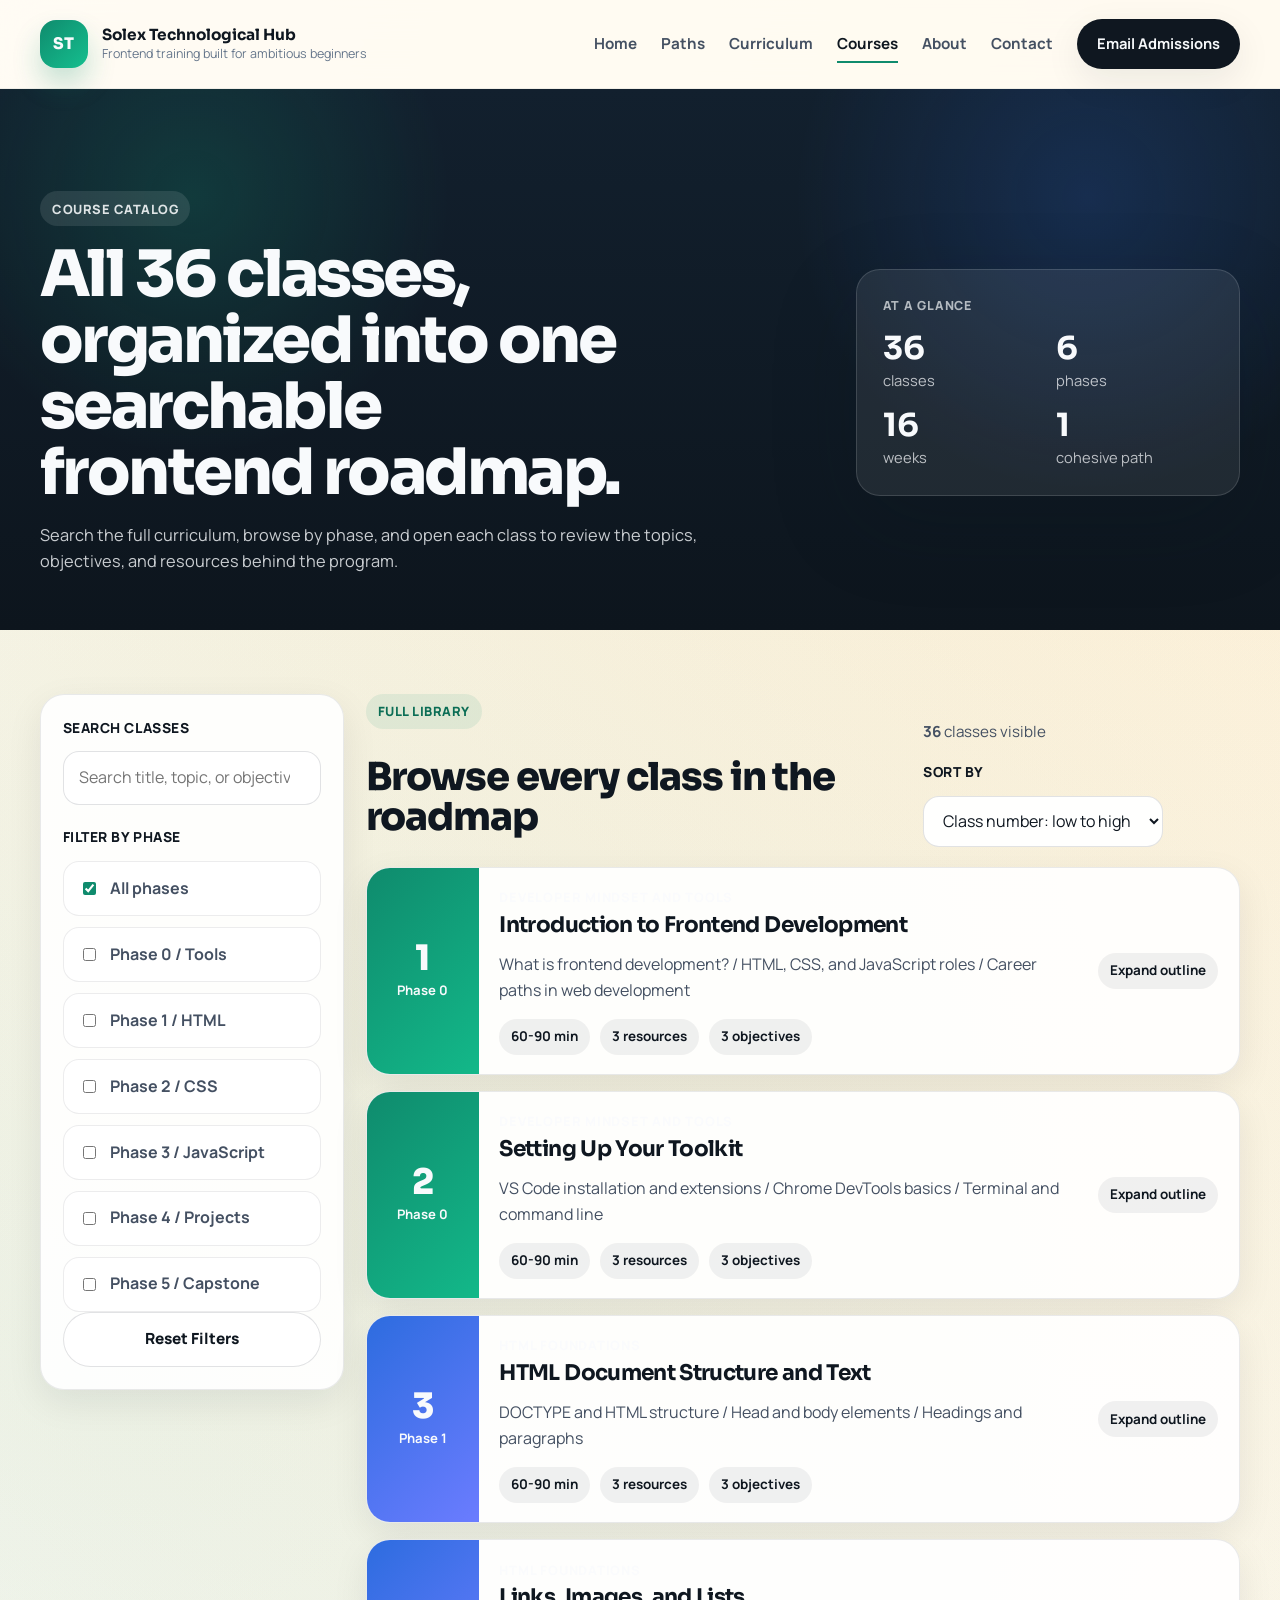
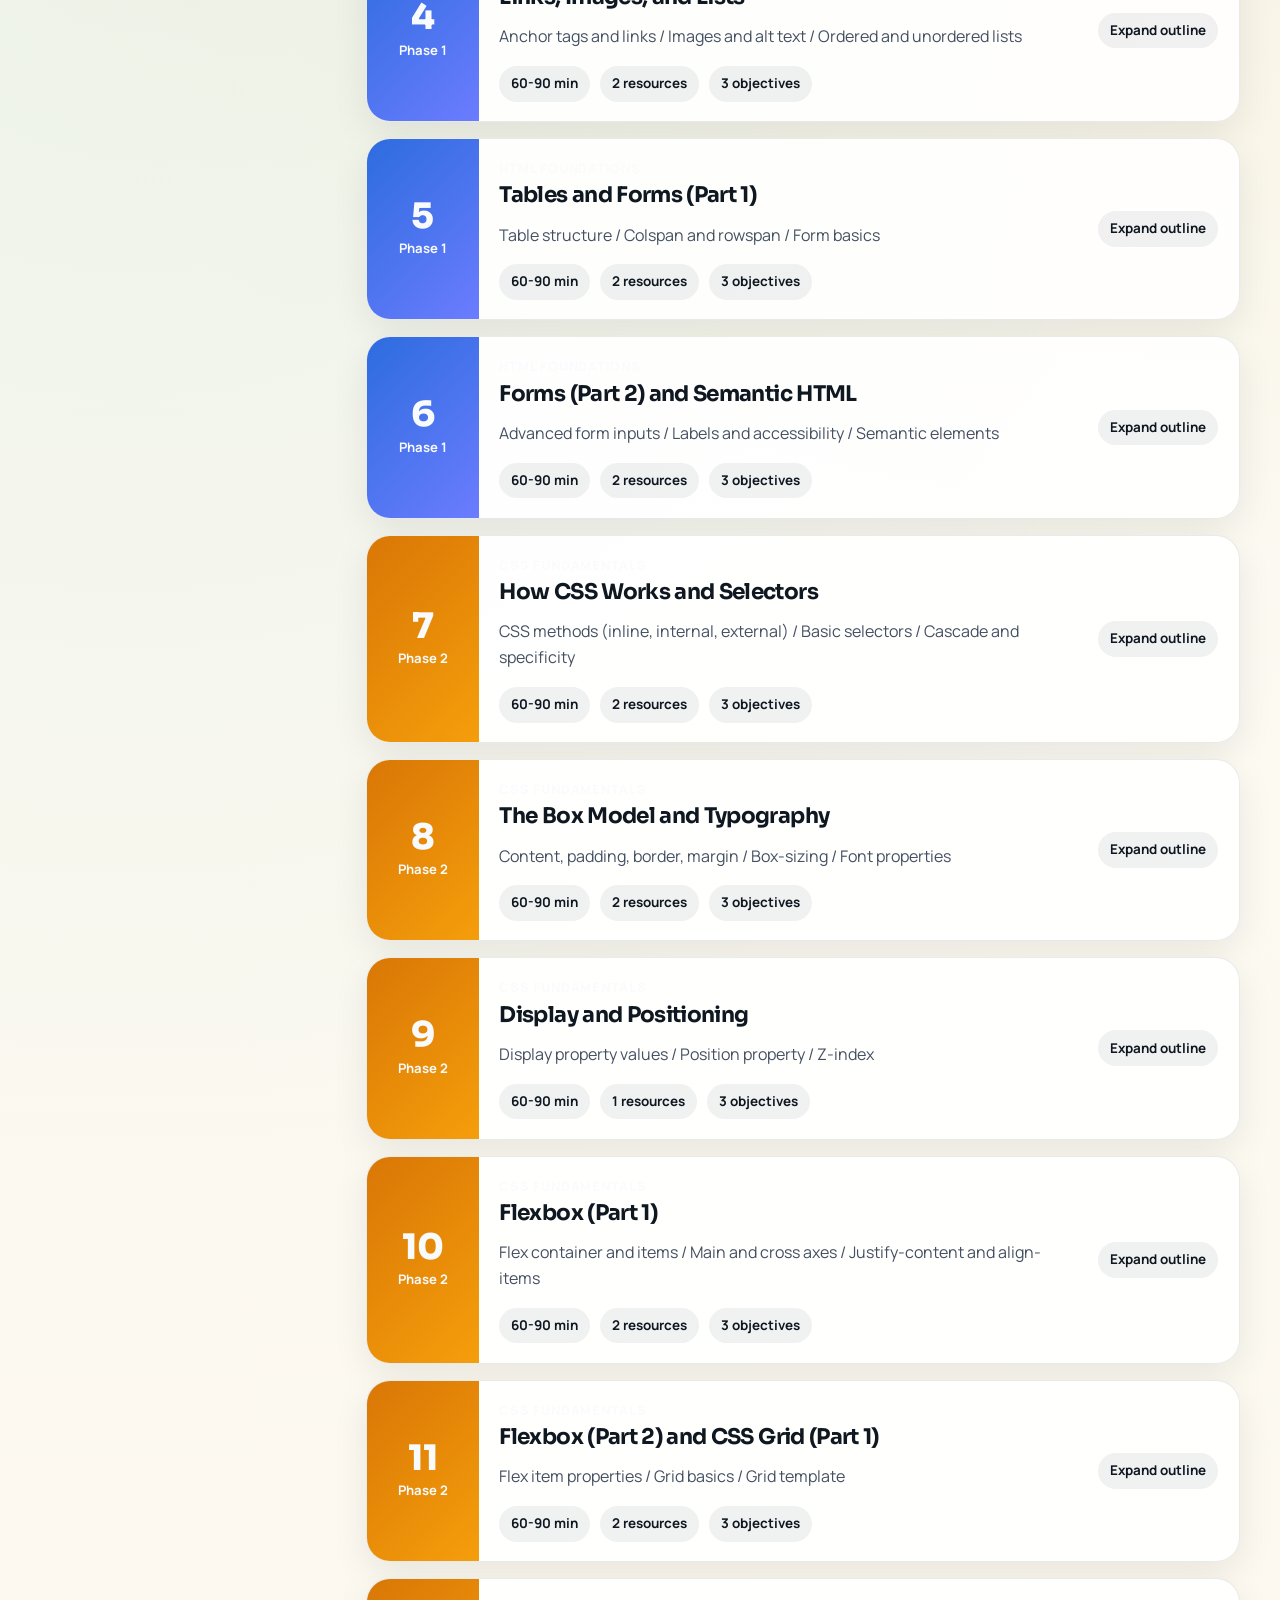
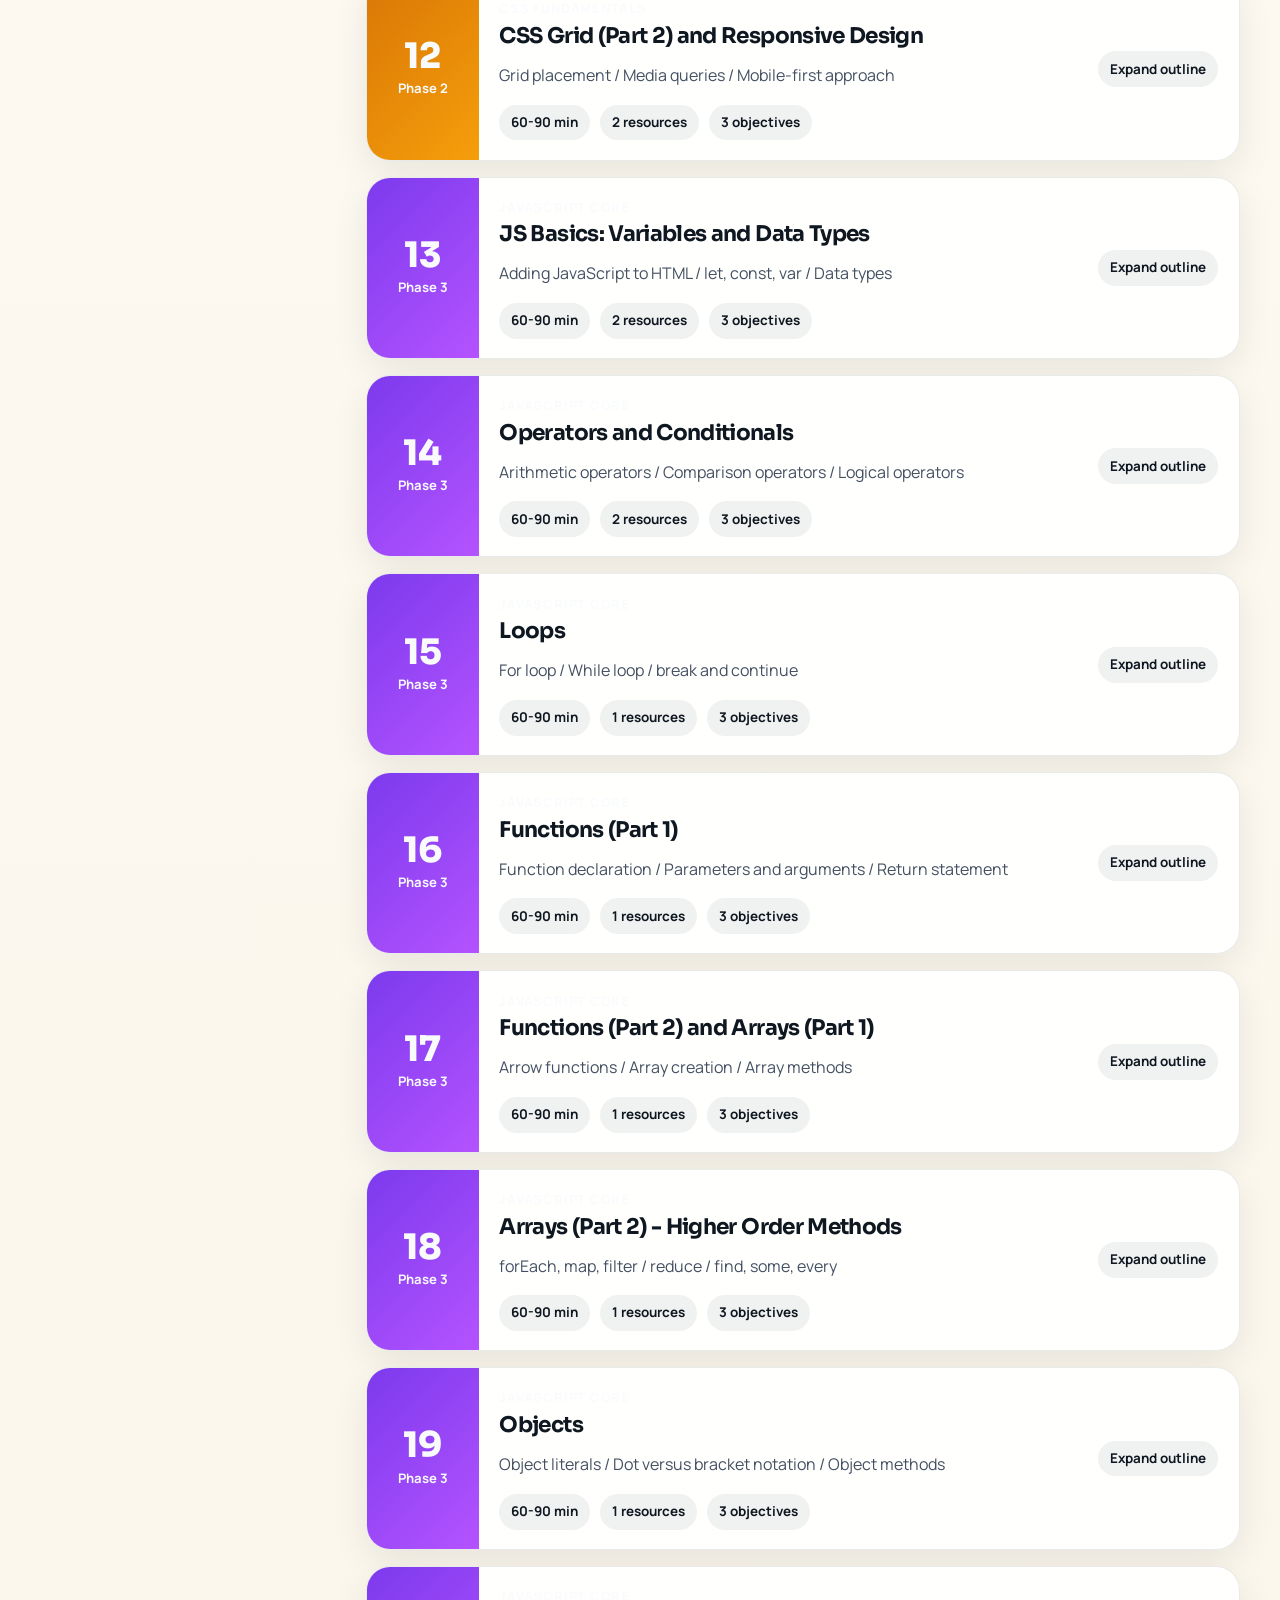
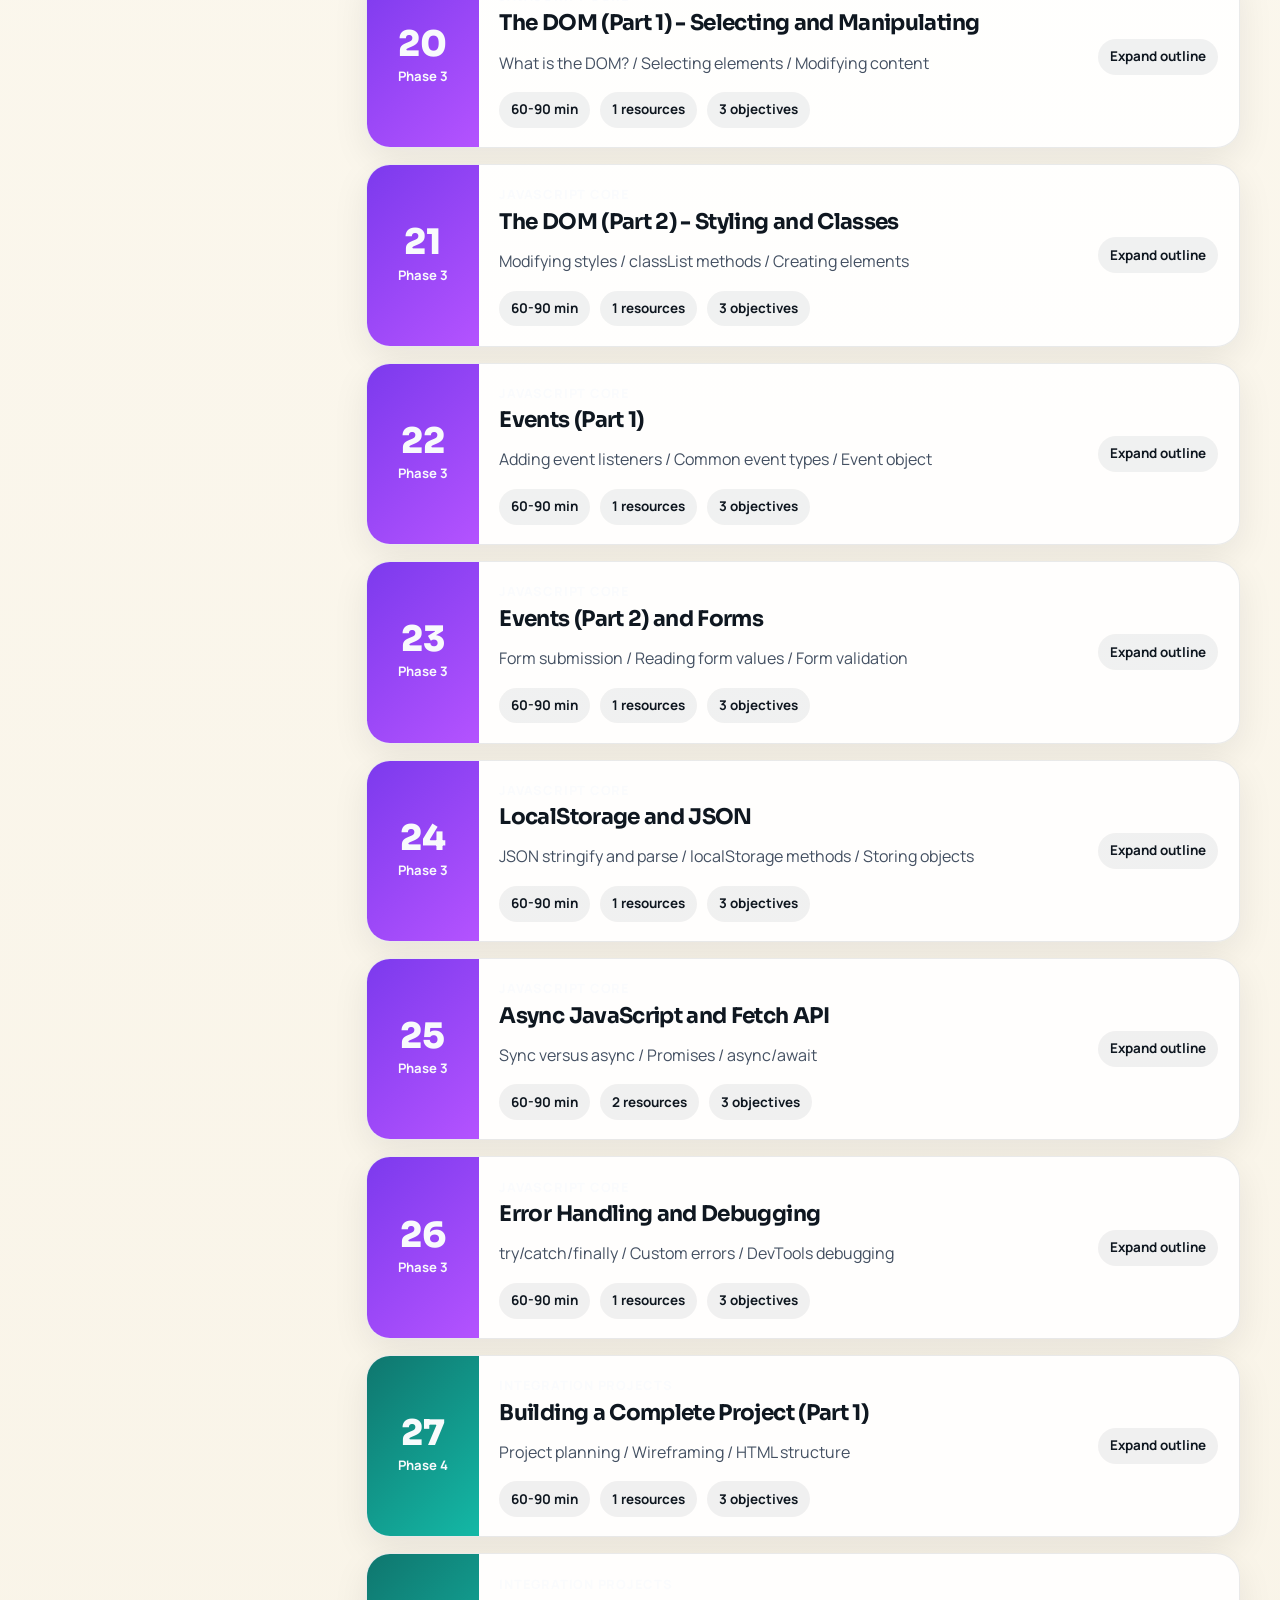
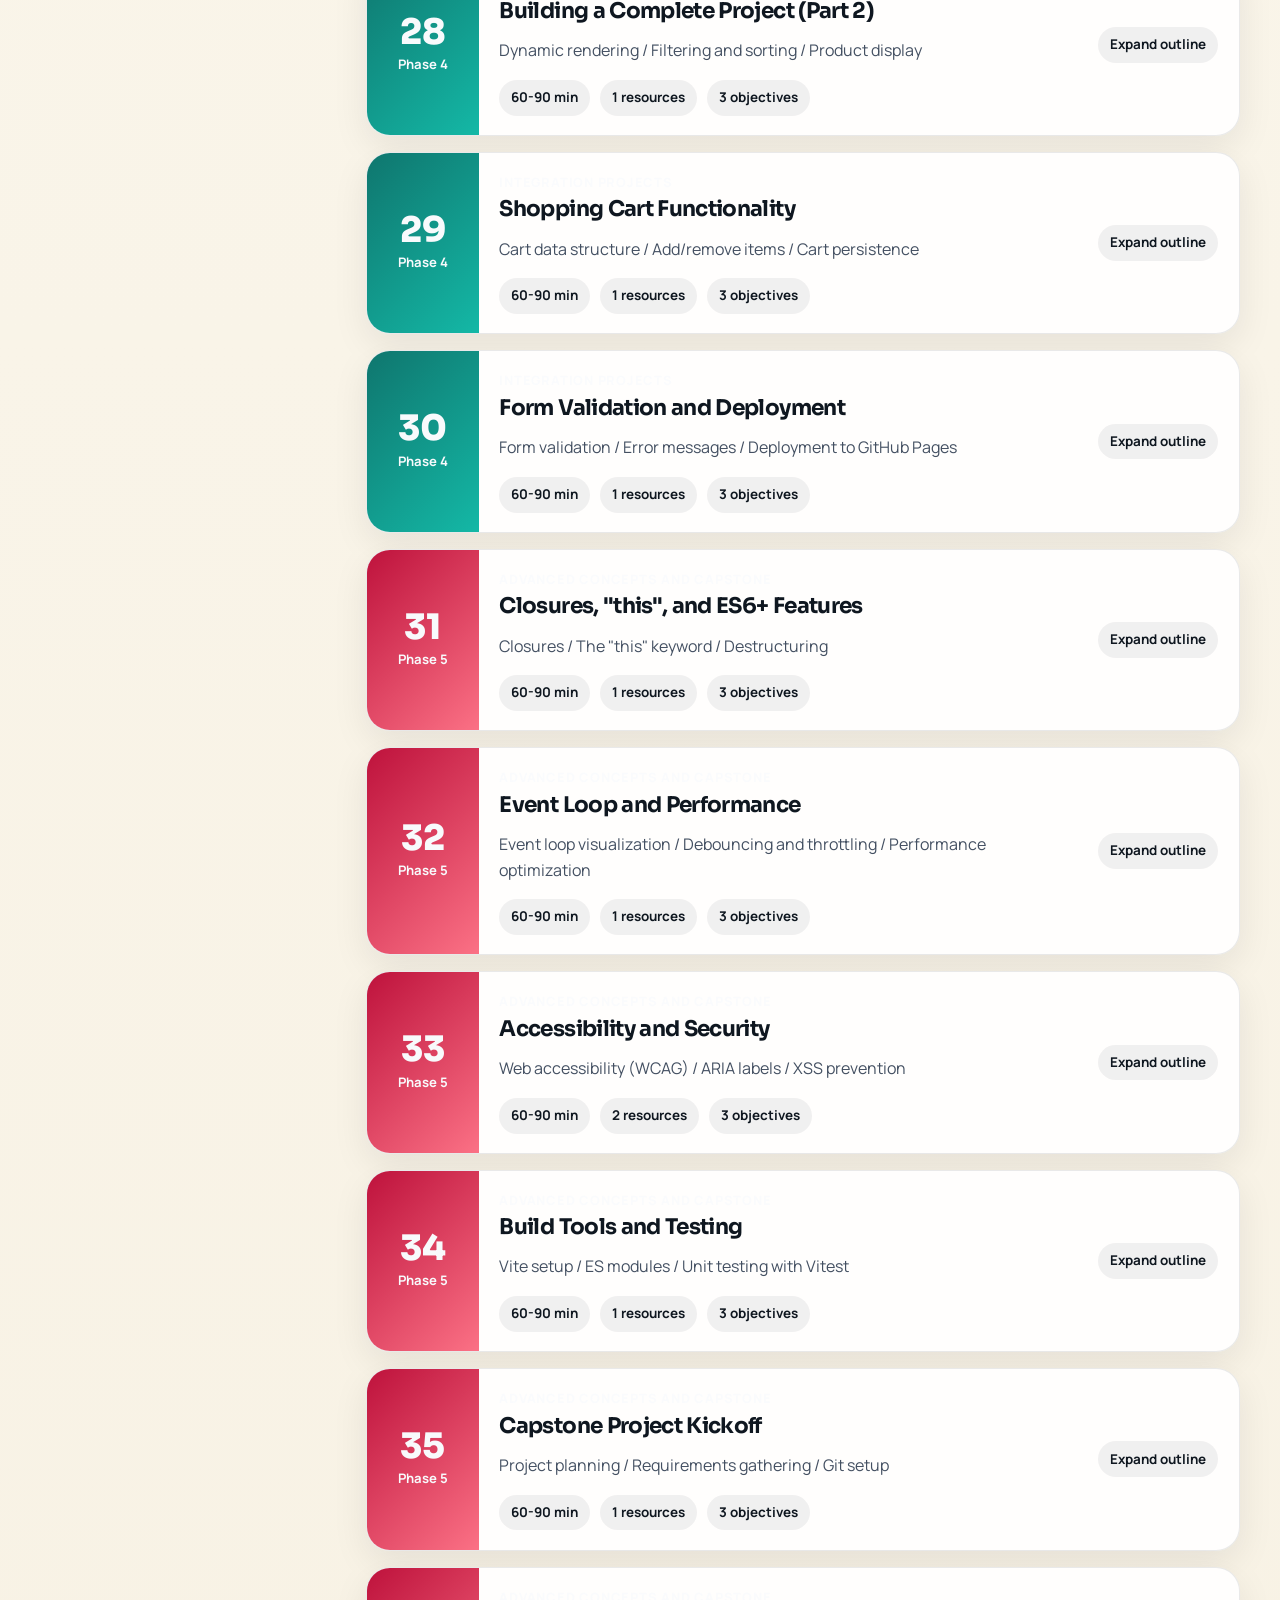
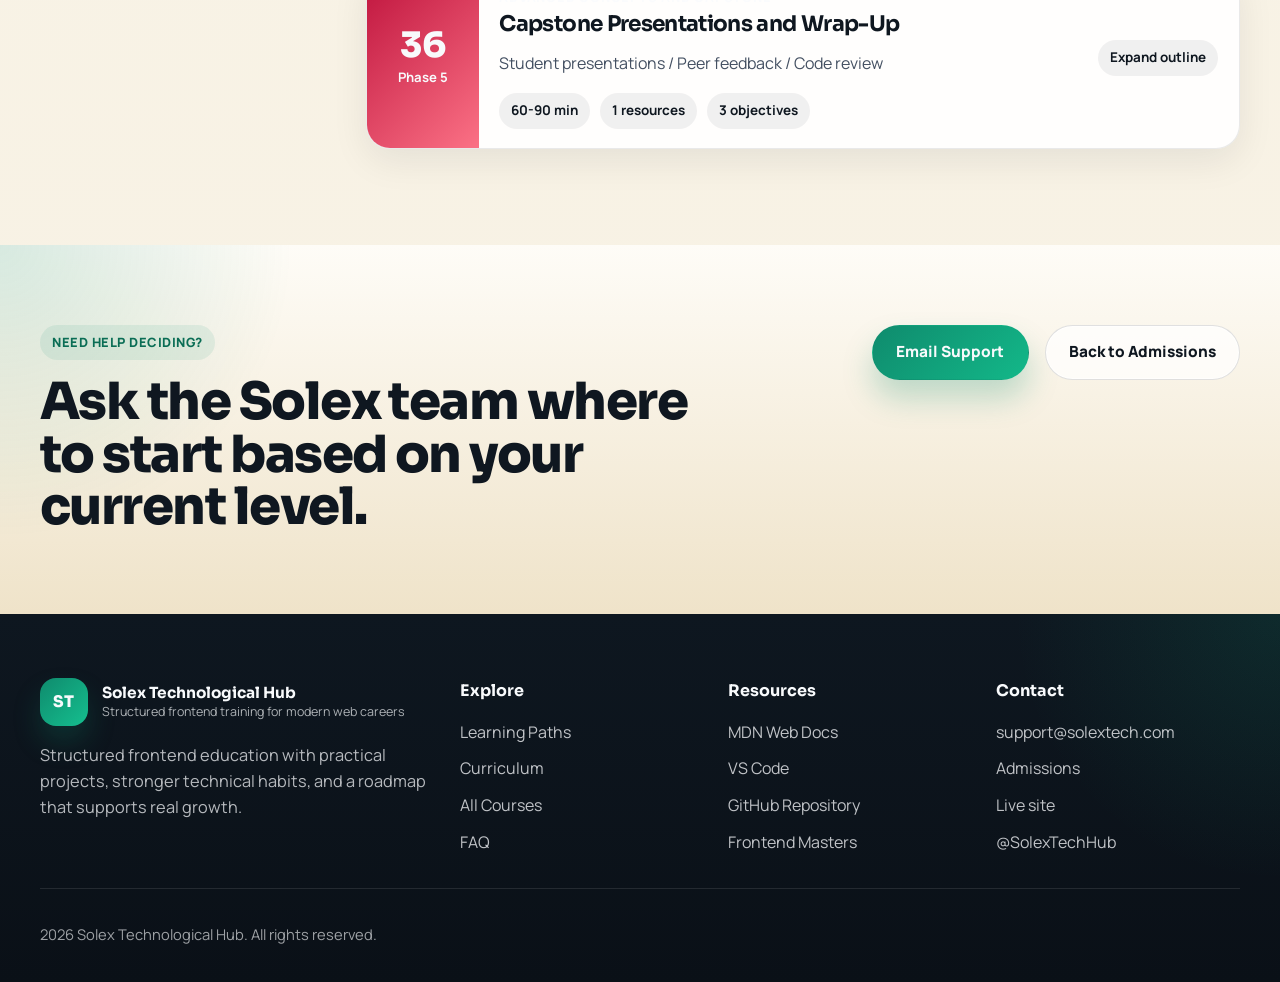
==== commit 2bef05e7: "Polish content, SEO, and Pages assets" ====
--- a/courses.html
+++ b/courses.html
@@ -3,16 +3,70 @@
   <head>
     <meta charset="UTF-8" />
     <meta name="viewport" content="width=device-width, initial-scale=1.0" />
+    <meta name="author" content="Solex Technological Hub" />
+    <meta name="robots" content="index,follow,max-image-preview:large" />
+    <meta name="theme-color" content="#101b26" />
     <meta
       name="description"
-      content="Browse all 36 Solex Technological Hub frontend development classes with filters, search, and expandable outlines." />
+      content="Browse all 36 Solex Technological Hub frontend development classes with phase filters, search, and expandable outlines for topics, objectives, and resources." />
+    <link
+      rel="canonical"
+      href="https://adielesolomon.github.io/Solex-Technological-Hub/courses.html" />
+    <meta property="og:site_name" content="Solex Technological Hub" />
+    <meta property="og:type" content="website" />
+    <meta property="og:title" content="Course Catalog | Solex Technological Hub" />
+    <meta
+      property="og:description"
+      content="Search the full Solex curriculum, browse by phase, and open each class to review topics, objectives, and resources." />
+    <meta
+      property="og:url"
+      content="https://adielesolomon.github.io/Solex-Technological-Hub/courses.html" />
+    <meta
+      property="og:image"
+      content="https://adielesolomon.github.io/Solex-Technological-Hub/assets/social-preview.png" />
+    <meta
+      property="og:image:alt"
+      content="Solex Technological Hub course catalog social preview" />
+    <meta name="twitter:card" content="summary_large_image" />
+    <meta name="twitter:title" content="Course Catalog | Solex Technological Hub" />
+    <meta
+      name="twitter:description"
+      content="Browse the full 36-class frontend roadmap with filters, search, and expandable class details." />
+    <meta name="twitter:site" content="@SolexTechHub" />
+    <meta
+      name="twitter:image"
+      content="https://adielesolomon.github.io/Solex-Technological-Hub/assets/social-preview.png" />
     <title>Course Catalog | Solex Technological Hub</title>
     <link rel="preconnect" href="https://fonts.googleapis.com" />
     <link rel="preconnect" href="https://fonts.gstatic.com" crossorigin />
     <link
-      href="https://fonts.googleapis.com/css2?family=Manrope:wght@400;500;600;700;800&family=Sora:wght@400;500;600;700;800&display=swap"
+      href="https://fonts.googleapis.com/css2?family=Manrope:wght@400;700;800&family=Sora:wght@400;700;800&display=swap"
       rel="stylesheet" />
+    <link rel="icon" href="favicon.svg" type="image/svg+xml" />
+    <link rel="apple-touch-icon" href="assets/icon-180.png" />
+    <link rel="manifest" href="site.webmanifest" />
     <link rel="stylesheet" href="styles.css" />
+    <script type="application/ld+json">
+      {
+        "@context": "https://schema.org",
+        "@type": "CollectionPage",
+        "name": "Solex Technological Hub Course Catalog",
+        "description": "Browse all 36 classes in the Solex frontend development bootcamp.",
+        "url": "https://adielesolomon.github.io/Solex-Technological-Hub/courses.html",
+        "isPartOf": {
+          "@type": "WebSite",
+          "name": "Solex Technological Hub",
+          "url": "https://adielesolomon.github.io/Solex-Technological-Hub/"
+        },
+        "about": [
+          "HTML",
+          "CSS",
+          "JavaScript",
+          "Accessibility",
+          "Frontend projects"
+        ]
+      }
+    </script>
   </head>
   <body class="courses-page">
     <a class="skip-link" href="#main-content">Skip to content</a>
@@ -63,9 +117,8 @@
             <p class="eyebrow eyebrow-dark">Course Catalog</p>
             <h1>All 36 classes, organized into one searchable frontend roadmap.</h1>
             <p class="courses-hero-text">
-              Explore the full program by phase, search for specific topics, and
-              expand each class to see learning objectives, resources, and course
-              content.
+              Search the full curriculum, browse by phase, and open each class to
+              review the topics, objectives, and resources behind the program.
             </p>
           </div>
 
@@ -159,7 +212,7 @@
             <div class="courses-toolbar" data-reveal>
               <div>
                 <p class="eyebrow">Full Library</p>
-                <h2 class="catalog-title">Browse every class outline</h2>
+                <h2 class="catalog-title">Browse every class in the roadmap</h2>
               </div>
 
               <div class="toolbar-actions">
@@ -189,7 +242,7 @@
           <div data-reveal>
             <p class="eyebrow">Need Help Deciding?</p>
             <h2 class="section-title section-title-left">
-              Ask the Solex team which path fits your current level.
+              Ask the Solex team where to start based on your current level.
             </h2>
           </div>
 
@@ -218,8 +271,8 @@
             </span>
           </div>
           <p class="footer-copy">
-            Professional frontend education with clear paths, practical projects,
-            and stronger product thinking.
+            Structured frontend education with practical projects, stronger
+            technical habits, and a roadmap that supports real growth.
           </p>
         </div>
 
@@ -247,8 +300,11 @@
               >
             </li>
             <li>
-              <a href="https://github.com/" target="_blank" rel="noreferrer"
-                >GitHub</a
+              <a
+                href="https://github.com/AdieleSolomon/Solex-Technological-Hub"
+                target="_blank"
+                rel="noopener noreferrer"
+                >GitHub Repository</a
               >
             </li>
             <li>
@@ -264,7 +320,14 @@
           <ul class="footer-links">
             <li><a href="mailto:support@solextech.com">support@solextech.com</a></li>
             <li><a href="index.html#contact">Admissions</a></li>
-            <li><span>www.solextech.com</span></li>
+            <li>
+              <a
+                href="https://adielesolomon.github.io/Solex-Technological-Hub/"
+                target="_blank"
+                rel="noopener noreferrer"
+                >Live site</a
+              >
+            </li>
             <li><span>@SolexTechHub</span></li>
           </ul>
         </div>
--- a/styles.css
+++ b/styles.css
@@ -33,12 +33,14 @@
 
 html {
   scroll-behavior: smooth;
+  scroll-padding-top: 6.5rem;
 }
 
 body {
   margin: 0;
   font-family: "Manrope", sans-serif;
   color: var(--text-strong);
+  text-rendering: optimizeLegibility;
   background:
     radial-gradient(circle at top right, rgba(245, 158, 11, 0.16), transparent 24%),
     radial-gradient(circle at 10% 15%, rgba(15, 139, 109, 0.08), transparent 20%),
@@ -1061,6 +1063,7 @@
   font-size: 1.2rem;
   font-weight: 700;
   color: var(--text-strong);
+  overflow-wrap: anywhere;
 }
 
 .contact-value {
@@ -1428,6 +1431,53 @@
   justify-content: flex-end;
   gap: 1rem;
   flex-wrap: wrap;
+}
+
+.not-found-page {
+  min-height: 100vh;
+}
+
+.not-found-shell {
+  min-height: calc(100vh - 12rem);
+  display: grid;
+  place-items: center;
+  padding: 5rem 0;
+}
+
+.not-found-card {
+  width: min(100%, 46rem);
+  padding: 2.5rem;
+  border: 1px solid var(--line);
+  border-radius: var(--radius-lg);
+  background:
+    radial-gradient(circle at top right, rgba(15, 139, 109, 0.12), transparent 28%),
+    rgba(255, 255, 255, 0.92);
+  box-shadow: var(--shadow-md);
+}
+
+.not-found-kicker {
+  margin: 0;
+  color: var(--primary-dark);
+  font-size: 0.88rem;
+  font-weight: 800;
+  letter-spacing: 0.08em;
+  text-transform: uppercase;
+}
+
+.not-found-title {
+  margin: 0.8rem 0 0;
+  font-family: "Sora", sans-serif;
+  font-size: clamp(2.5rem, 6vw, 4.6rem);
+  font-weight: 800;
+  letter-spacing: -0.05em;
+  line-height: 1;
+}
+
+.not-found-text {
+  margin: 1rem 0 0;
+  max-width: 38rem;
+  color: var(--text-body);
+  font-size: 1.03rem;
 }
 
 [data-reveal] {
@@ -1653,4 +1703,8 @@
   .course-card-header {
     padding: 1.4rem;
   }
-}
+
+  .not-found-card {
+    padding: 1.5rem;
+  }
+}
